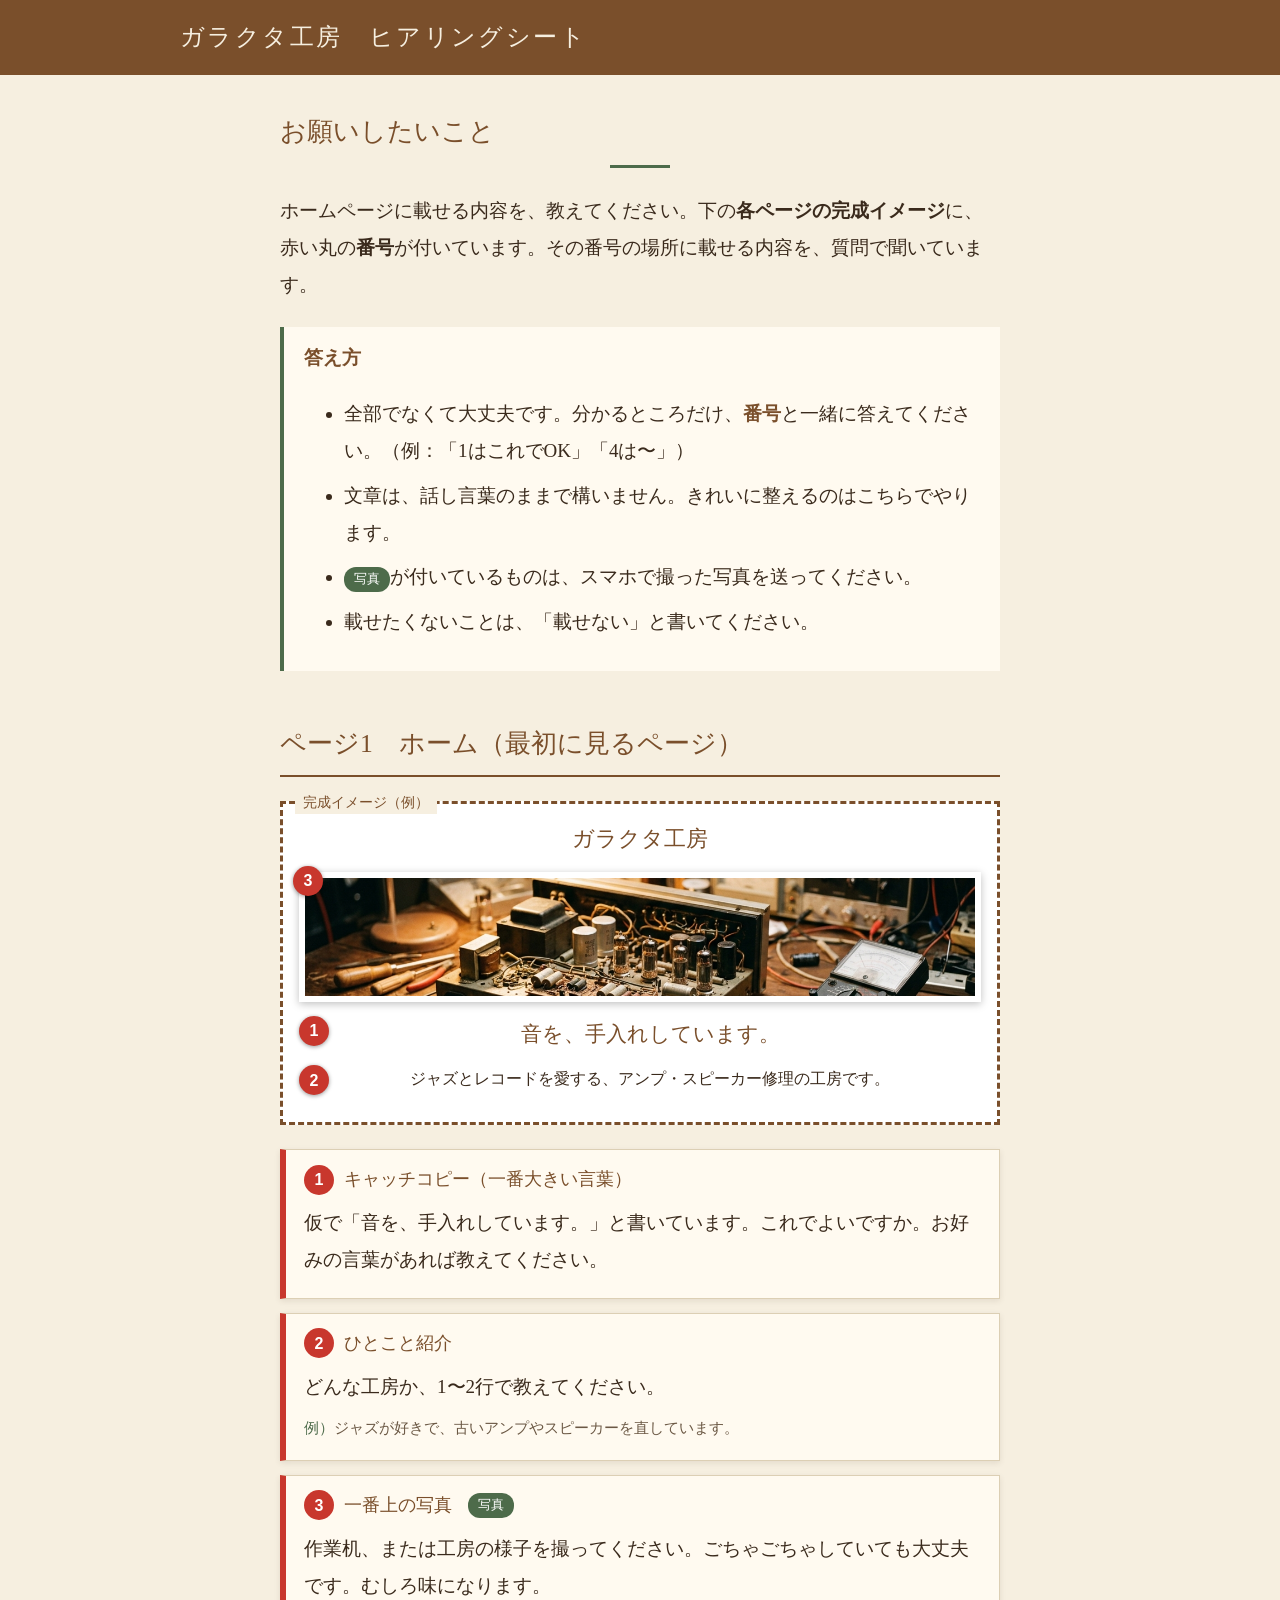
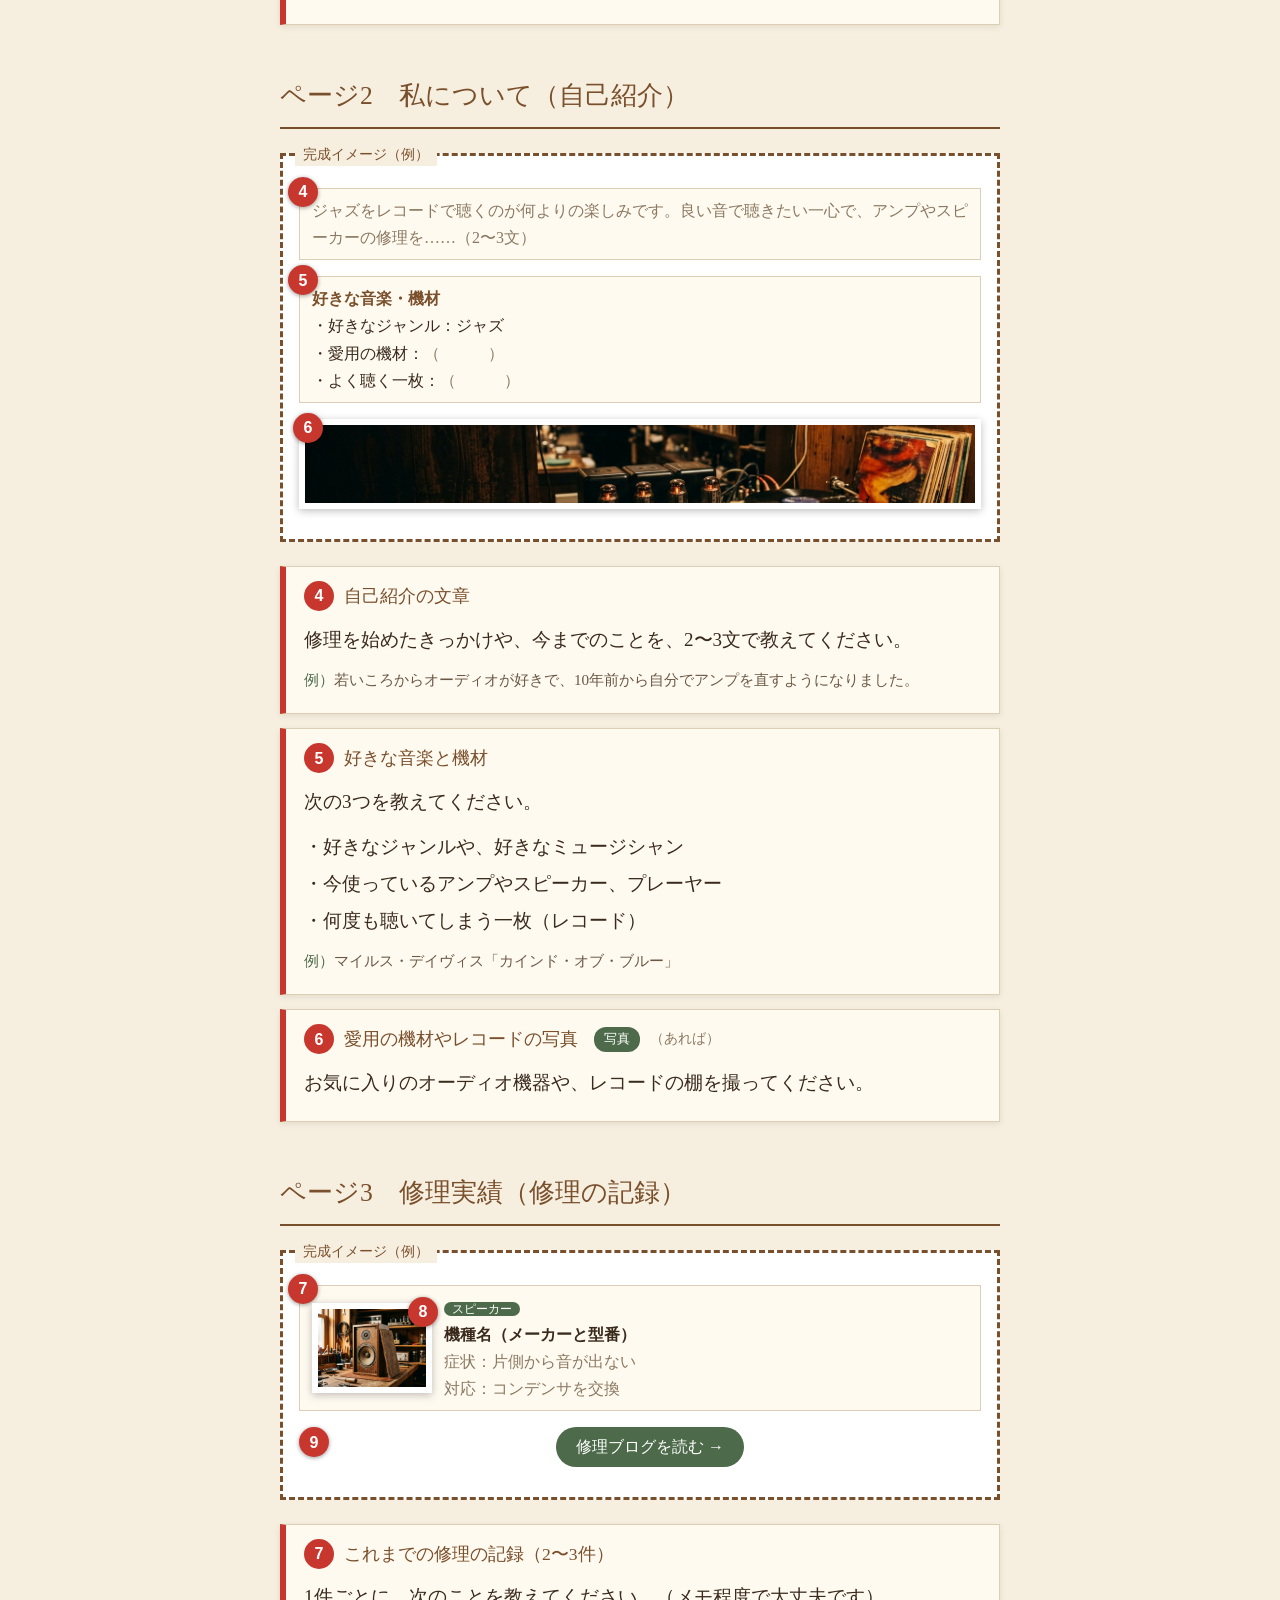
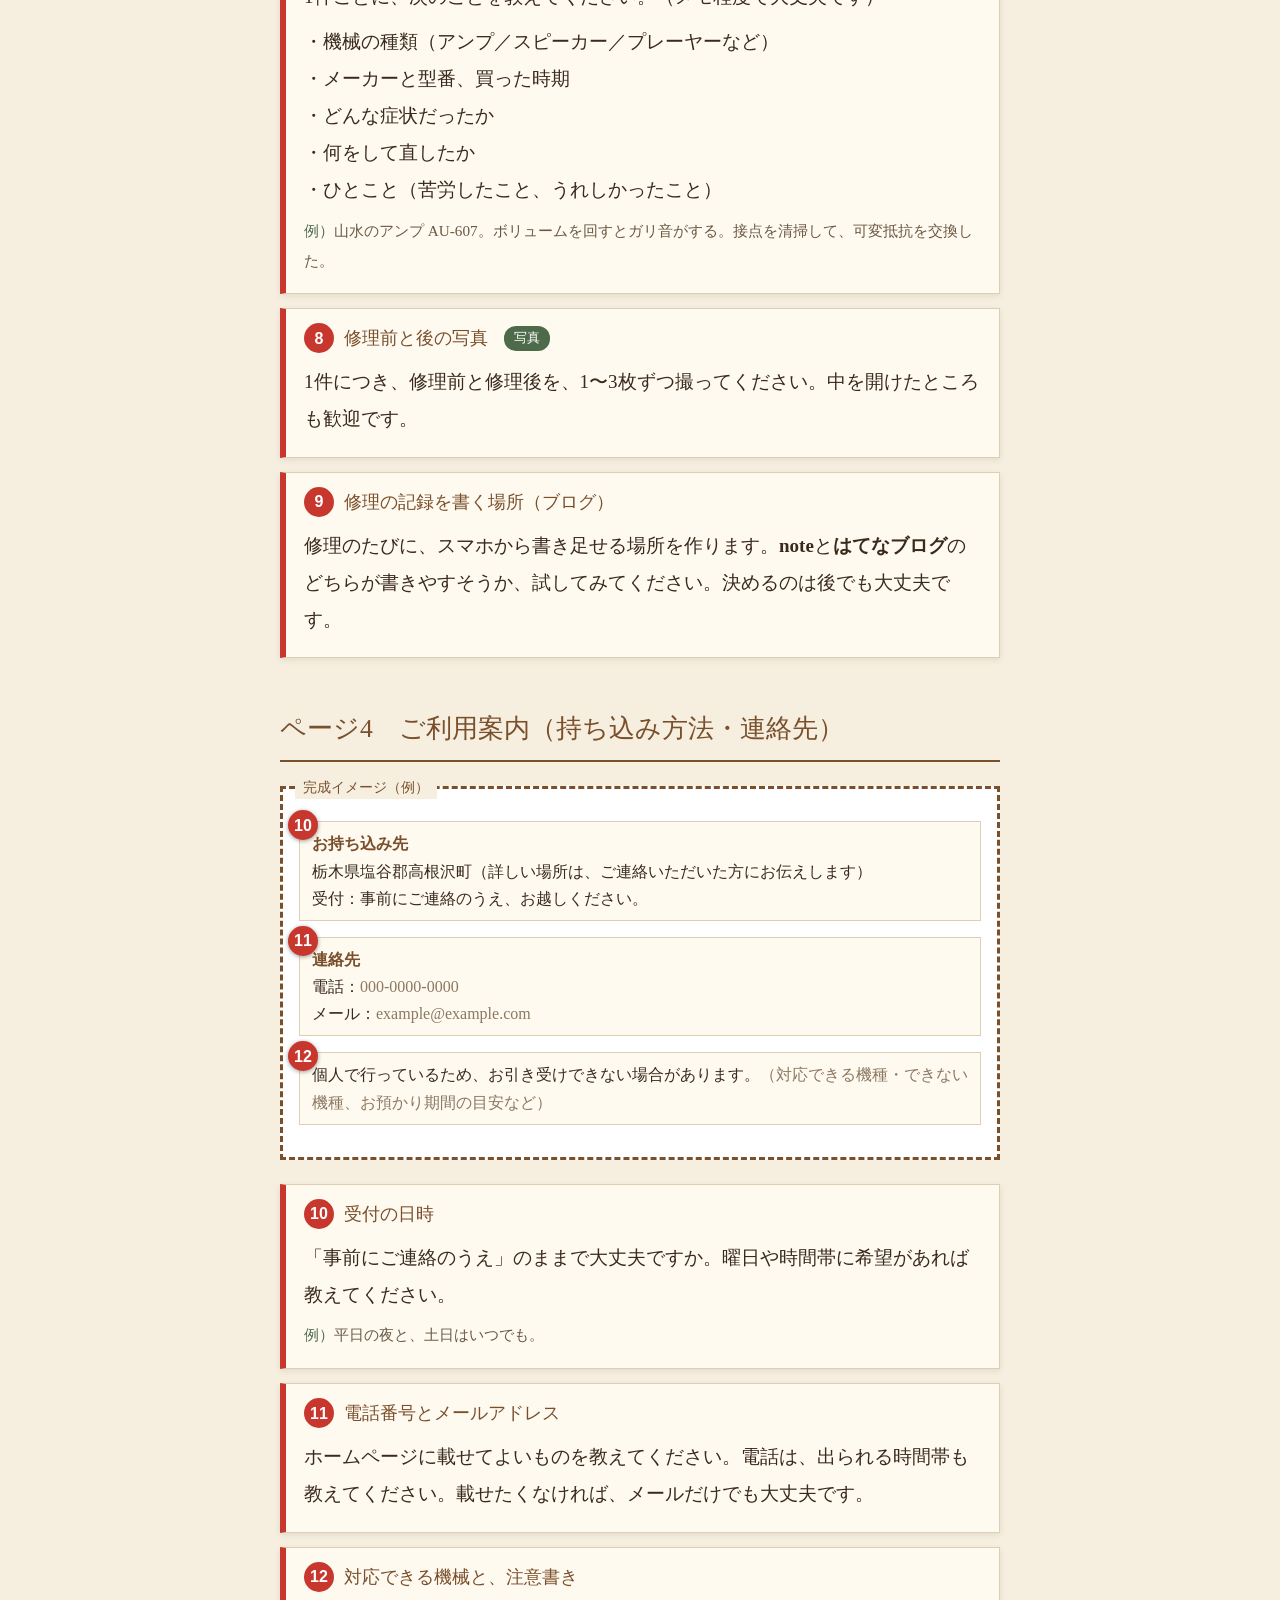
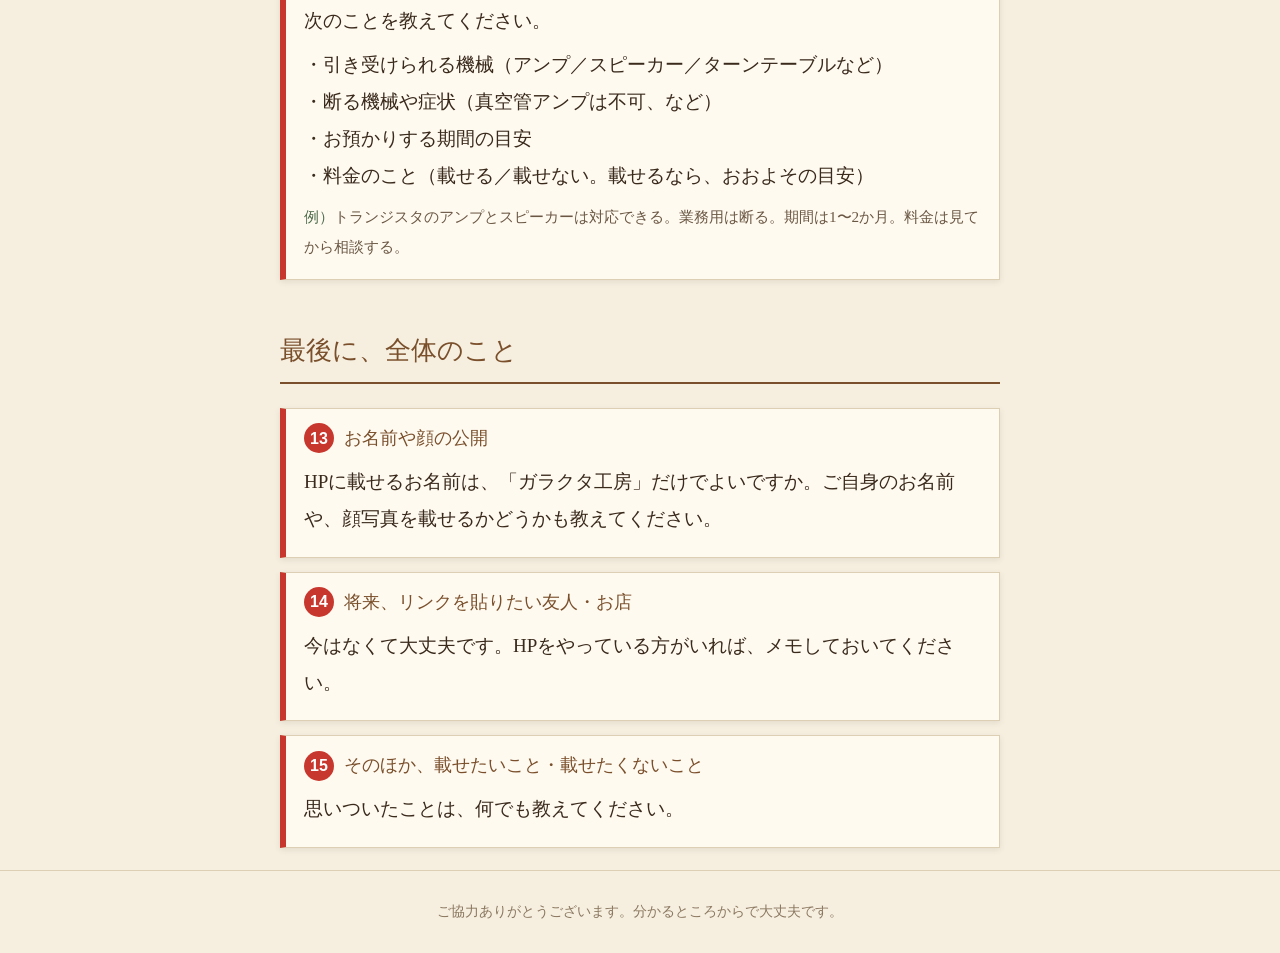
==== hearing/index.html @ b26f99fd "Add hearing sheet for father" ====
<!DOCTYPE html>
<html lang="ja">
<head>
<meta charset="utf-8">
<meta name="viewport" content="width=device-width, initial-scale=1">
<meta name="robots" content="noindex, nofollow">
<title>ホームページのために教えてください | ガラクタ工房</title>
<link rel="stylesheet" href="../css/style.css">
<style>
.intro { max-width: 760px; margin: 0 auto; padding: 32px 20px 0; }
.intro .note b { color: var(--wood); }
.sec { max-width: 760px; margin: 0 auto; padding: 24px 20px 8px; }
.sec h2 { text-align: left; border-bottom: 2px solid var(--wood); padding-bottom: 6px; }
.sec h2::after { display: none; }
.mock { border: 3px dashed var(--wood); background: #fff; padding: 16px; margin: 20px 0 24px; position: relative; font-size: 16px; line-height: 1.7; }
.mock::before { content: "完成イメージ（例）"; position: absolute; top: -13px; left: 12px; background: var(--cream); color: var(--wood); padding: 0 8px; font-size: .85rem; }
.mock .m-title { color: var(--wood); font-size: 1.4rem; text-align: center; }
.mock .m-img { background: #e8dcc5 center/cover; border: 6px solid #fff; box-shadow: 0 2px 8px rgba(0,0,0,.25); height: 130px; margin: 14px 0; position: relative; }
.mock .m-box { border: 1px solid var(--line); background: var(--paper); padding: 8px 12px; margin: 16px 0; position: relative; }
.mock .m-sample { color: #8b7860; }
.mock .m-line { position: relative; text-align: center; margin: 14px 0; padding-left: 20px; }
.badge { display: inline-flex; align-items: center; justify-content: center; width: 30px; height: 30px; border-radius: 50%; background: #c8372d; color: #fff; font-weight: bold; font-size: 1rem; font-family: sans-serif; flex: none; }
.mock .badge { position: absolute; top: -12px; left: -12px; box-shadow: 0 1px 4px rgba(0,0,0,.4); }
.mock .m-line .badge { top: 0; left: 0; }
.q { background: var(--paper); border: 1px solid var(--line); border-left: 6px solid #c8372d; padding: 12px 18px; margin: 14px 0; box-shadow: 0 2px 6px rgba(60,40,20,.1); }
.q .head { display: flex; gap: 10px; align-items: center; font-size: 1.1rem; color: var(--wood); }
.q p { margin: .4em 0; }
.q .ex { color: #6b5844; font-size: .95rem; }
.q .ex::before { content: "例）"; color: var(--green); }
.photo { display: inline-block; background: var(--green); color: #fff; font-size: .8rem; padding: 0 10px; border-radius: 12px; margin-left: 6px; }
.opt { color: #8b7860; font-size: .85rem; }
.how li { margin: .4em 0; }
.pill { background: var(--green); color: #fff; font-size: .75rem; padding: 0 8px; border-radius: 10px; }
</style>
</head>
<body>
<header class="site"><div class="header-inner">
  <span class="logo">ガラクタ工房　ヒアリングシート</span>
</div></header>

<div class="intro">
  <h2 style="text-align:left">お願いしたいこと</h2>
  <p>ホームページに載せる内容を、教えてください。下の<b>各ページの完成イメージ</b>に、赤い丸の<b>番号</b>が付いています。その番号の場所に載せる内容を、質問で聞いています。</p>
  <div class="note">
    <b>答え方</b>
    <ul class="how">
      <li>全部でなくて大丈夫です。分かるところだけ、<b>番号</b>と一緒に答えてください。（例：「1はこれでOK」「4は〜」）</li>
      <li>文章は、話し言葉のままで構いません。きれいに整えるのはこちらでやります。</li>
      <li><span class="photo" style="margin-left:0">写真</span>が付いているものは、スマホで撮った写真を送ってください。</li>
      <li>載せたくないことは、「載せない」と書いてください。</li>
    </ul>
  </div>
</div>

<!-- ホーム -->
<div class="sec">
  <h2>ページ1　ホーム（最初に見るページ）</h2>
  <div class="mock">
    <div class="m-title">ガラクタ工房</div>
    <div class="m-img" style="background-image:url(../images/about.jpg)"><span class="badge">3</span></div>
    <div class="m-line"><span class="badge">1</span><span style="color:var(--wood);font-size:1.3rem">音を、手入れしています。</span></div>
    <div class="m-line"><span class="badge">2</span>ジャズとレコードを愛する、アンプ・スピーカー修理の工房です。</div>
  </div>
  <div class="q"><div class="head"><span class="badge">1</span>キャッチコピー（一番大きい言葉）</div>
    <p>仮で「音を、手入れしています。」と書いています。これでよいですか。お好みの言葉があれば教えてください。</p></div>
  <div class="q"><div class="head"><span class="badge">2</span>ひとこと紹介</div>
    <p>どんな工房か、1〜2行で教えてください。</p>
    <p class="ex">ジャズが好きで、古いアンプやスピーカーを直しています。</p></div>
  <div class="q"><div class="head"><span class="badge">3</span>一番上の写真 <span class="photo">写真</span></div>
    <p>作業机、または工房の様子を撮ってください。ごちゃごちゃしていても大丈夫です。むしろ味になります。</p></div>
</div>

<!-- 私について -->
<div class="sec">
  <h2>ページ2　私について（自己紹介）</h2>
  <div class="mock">
    <div class="m-box"><span class="badge">4</span><span class="m-sample">ジャズをレコードで聴くのが何よりの楽しみです。良い音で聴きたい一心で、アンプやスピーカーの修理を……（2〜3文）</span></div>
    <div class="m-box"><span class="badge">5</span>
      <b style="color:var(--wood)">好きな音楽・機材</b><br>
      ・好きなジャンル：ジャズ<br>・愛用の機材：<span class="m-sample">（　　　）</span><br>・よく聴く一枚：<span class="m-sample">（　　　）</span></div>
    <div class="m-img" style="background-image:url(../images/hero.jpg);height:90px"><span class="badge">6</span></div>
  </div>
  <div class="q"><div class="head"><span class="badge">4</span>自己紹介の文章</div>
    <p>修理を始めたきっかけや、今までのことを、2〜3文で教えてください。</p>
    <p class="ex">若いころからオーディオが好きで、10年前から自分でアンプを直すようになりました。</p></div>
  <div class="q"><div class="head"><span class="badge">5</span>好きな音楽と機材</div>
    <p>次の3つを教えてください。</p>
    <p>・好きなジャンルや、好きなミュージシャン<br>・今使っているアンプやスピーカー、プレーヤー<br>・何度も聴いてしまう一枚（レコード）</p>
    <p class="ex">マイルス・デイヴィス「カインド・オブ・ブルー」</p></div>
  <div class="q"><div class="head"><span class="badge">6</span>愛用の機材やレコードの写真 <span class="photo">写真</span> <span class="opt">（あれば）</span></div>
    <p>お気に入りのオーディオ機器や、レコードの棚を撮ってください。</p></div>
</div>

<!-- 修理実績 -->
<div class="sec">
  <h2>ページ3　修理実績（修理の記録）</h2>
  <div class="mock">
    <div class="m-box" style="display:flex;gap:12px;align-items:center"><span class="badge">7</span>
      <div class="m-img" style="background-image:url(../images/repair1.jpg);width:120px;height:90px;margin:0;flex:none"><span class="badge" style="top:-12px;left:auto;right:-12px">8</span></div>
      <div><span class="pill">スピーカー</span><br>
      <b>機種名（メーカーと型番）</b><br><span class="m-sample">症状：片側から音が出ない<br>対応：コンデンサを交換</span></div></div>
    <div class="m-line"><span class="badge">9</span><span style="background:var(--green);color:#fff;padding:6px 20px;border-radius:20px;display:inline-block">修理ブログを読む →</span></div>
  </div>
  <div class="q"><div class="head"><span class="badge">7</span>これまでの修理の記録（2〜3件）</div>
    <p>1件ごとに、次のことを教えてください。（メモ程度で大丈夫です）</p>
    <p>・機械の種類（アンプ／スピーカー／プレーヤーなど）<br>・メーカーと型番、買った時期<br>・どんな症状だったか<br>・何をして直したか<br>・ひとこと（苦労したこと、うれしかったこと）</p>
    <p class="ex">山水のアンプ AU-607。ボリュームを回すとガリ音がする。接点を清掃して、可変抵抗を交換した。</p></div>
  <div class="q"><div class="head"><span class="badge">8</span>修理前と後の写真 <span class="photo">写真</span></div>
    <p>1件につき、修理前と修理後を、1〜3枚ずつ撮ってください。中を開けたところも歓迎です。</p></div>
  <div class="q"><div class="head"><span class="badge">9</span>修理の記録を書く場所（ブログ）</div>
    <p>修理のたびに、スマホから書き足せる場所を作ります。<b>note</b>と<b>はてなブログ</b>のどちらが書きやすそうか、試してみてください。決めるのは後でも大丈夫です。</p></div>
</div>

<!-- ご利用案内 -->
<div class="sec">
  <h2>ページ4　ご利用案内（持ち込み方法・連絡先）</h2>
  <div class="mock">
    <div class="m-box"><span class="badge">10</span><b style="color:var(--wood)">お持ち込み先</b><br>栃木県塩谷郡高根沢町（詳しい場所は、ご連絡いただいた方にお伝えします）<br>受付：事前にご連絡のうえ、お越しください。</div>
    <div class="m-box"><span class="badge">11</span><b style="color:var(--wood)">連絡先</b><br>電話：<span class="m-sample">000-0000-0000</span><br>メール：<span class="m-sample">example@example.com</span></div>
    <div class="m-box"><span class="badge">12</span>個人で行っているため、お引き受けできない場合があります。<span class="m-sample">（対応できる機種・できない機種、お預かり期間の目安など）</span></div>
  </div>
  <div class="q"><div class="head"><span class="badge">10</span>受付の日時</div>
    <p>「事前にご連絡のうえ」のままで大丈夫ですか。曜日や時間帯に希望があれば教えてください。</p>
    <p class="ex">平日の夜と、土日はいつでも。</p></div>
  <div class="q"><div class="head"><span class="badge">11</span>電話番号とメールアドレス</div>
    <p>ホームページに載せてよいものを教えてください。電話は、出られる時間帯も教えてください。載せたくなければ、メールだけでも大丈夫です。</p></div>
  <div class="q"><div class="head"><span class="badge">12</span>対応できる機械と、注意書き</div>
    <p>次のことを教えてください。</p>
    <p>・引き受けられる機械（アンプ／スピーカー／ターンテーブルなど）<br>・断る機械や症状（真空管アンプは不可、など）<br>・お預かりする期間の目安<br>・料金のこと（載せる／載せない。載せるなら、おおよその目安）</p>
    <p class="ex">トランジスタのアンプとスピーカーは対応できる。業務用は断る。期間は1〜2か月。料金は見てから相談する。</p></div>
</div>

<!-- 全体 -->
<div class="sec">
  <h2>最後に、全体のこと</h2>
  <div class="q"><div class="head"><span class="badge">13</span>お名前や顔の公開</div>
    <p>HPに載せるお名前は、「ガラクタ工房」だけでよいですか。ご自身のお名前や、顔写真を載せるかどうかも教えてください。</p></div>
  <div class="q"><div class="head"><span class="badge">14</span>将来、リンクを貼りたい友人・お店</div>
    <p>今はなくて大丈夫です。HPをやっている方がいれば、メモしておいてください。</p></div>
  <div class="q"><div class="head"><span class="badge">15</span>そのほか、載せたいこと・載せたくないこと</div>
    <p>思いついたことは、何でも教えてください。</p></div>
</div>

<footer>ご協力ありがとうございます。分かるところからで大丈夫です。</footer>
</body>
</html>
---- css/style.css ----
:root {
  --cream: #f6efe0;
  --wood: #7a4f2b;
  --ink: #3a2a1c;
  --green: #4d6b4a;
  --line: #dccfb4;
  --paper: #fffaf0;
}
* { box-sizing: border-box; }
body {
  margin: 0;
  background: var(--cream);
  color: var(--ink);
  font-family: "Hiragino Mincho ProN", "Yu Mincho", "游明朝", serif;
  font-size: 19px;
  line-height: 1.95;
}
img { max-width: 100%; display: block; }
a { color: var(--green); }

header.site { background: var(--wood); color: var(--cream); }
.header-inner {
  max-width: 960px; margin: 0 auto; padding: 14px 20px;
  display: flex; flex-wrap: wrap; justify-content: space-between; align-items: center; gap: 8px;
}
.logo { font-size: 1.5rem; letter-spacing: .1em; color: var(--cream); text-decoration: none; }
nav a { color: var(--cream); text-decoration: none; margin-left: 20px; font-size: 1rem; }
nav a:hover, nav a.current { text-decoration: underline; text-underline-offset: 6px; }

.hero { max-width: 960px; margin: 32px auto 0; padding: 0 20px; }
.hero .frame { border: 10px solid #fff; box-shadow: 0 6px 18px rgba(60,40,20,.25); transform: rotate(-.8deg); }
.hero img { aspect-ratio: 16/8; object-fit: cover; width: 100%; }
.lead { max-width: 960px; margin: 28px auto 0; padding: 0 20px; text-align: center; }
.lead h1 { font-size: 2rem; margin: 0 0 .3em; color: var(--wood); font-weight: normal; text-wrap: balance; }
.lead p { text-wrap: balance; }

.btn {
  display: inline-block; margin-top: 10px; background: var(--green); color: #fff;
  padding: 14px 34px; border-radius: 40px; text-decoration: none;
}
.btn:hover { background: var(--wood); }

main section, .page { max-width: 960px; margin: 0 auto; padding: 48px 20px; }
h2 { color: var(--wood); font-weight: normal; font-size: 1.6rem; text-align: center; margin: 0 0 24px; }
h2::after { content: ""; display: block; width: 60px; height: 3px; background: var(--green); margin: 8px auto 0; }

.cards { display: grid; grid-template-columns: repeat(auto-fit, minmax(260px, 1fr)); gap: 28px; }
.card { background: var(--paper); border: 1px solid var(--line); padding: 12px 12px 4px; box-shadow: 0 3px 8px rgba(60,40,20,.15); }
.card:nth-child(odd) { transform: rotate(-.6deg); }
.card:nth-child(even) { transform: rotate(.6deg); }
.card img { aspect-ratio: 4/3; object-fit: cover; width: 100%; }
.card h3 { margin: .6em 0 0; font-size: 1.1rem; }
.card p { margin: .2em 0 .6em; font-size: .95rem; color: #6b5844; }
.tag { background: var(--green); color: #fff; font-size: .8rem; padding: 1px 10px; border-radius: 12px; }
.muted { color: #8b7860; font-size: .9rem; }

.about-grid { display: grid; grid-template-columns: 1fr 1fr; gap: 32px; align-items: center; }
.about-grid .frame { border: 10px solid #fff; box-shadow: 0 6px 18px rgba(60,40,20,.25); transform: rotate(.8deg); }
@media (max-width: 700px) {
  body { font-size: 18px; }
  .about-grid { grid-template-columns: 1fr; }
  .header-inner { flex-direction: column; align-items: stretch; gap: 6px; padding: 12px 12px 10px; }
  .logo { text-align: center; font-size: 1.4rem; }
  nav { display: flex; justify-content: space-between; border-top: 1px solid rgba(246,239,224,.3); padding-top: 6px; }
  nav a { margin: 0; flex: 1; text-align: center; font-size: .95rem; white-space: nowrap; padding: 4px 0; }
  .hero { margin-top: 20px; }
  .lead h1 { font-size: 1.5rem; }
}
@media (max-width: 360px) {
  nav a { font-size: .85rem; }
}

.note { background: var(--paper); border-left: 4px solid var(--green); padding: 12px 20px; margin: 24px 0; }
dl.contact { text-align: center; }
dl.contact dt { color: var(--wood); margin-top: 1em; }
dl.contact dd { margin: 0; font-size: 1.4rem; }
.center { text-align: center; }

footer { text-align: center; padding: 28px; color: #8b7860; border-top: 1px solid var(--line); font-size: .85rem; }

/* ご利用案内 */
.steps { list-style: none; counter-reset: step; padding: 0; max-width: 640px; margin: 0 auto; }
.steps li { counter-increment: step; position: relative; padding: 0 0 20px 56px; }
.steps li::before {
  content: counter(step); position: absolute; left: 0; top: 2px;
  width: 38px; height: 38px; border-radius: 50%; background: var(--green); color: #fff;
  text-align: center; line-height: 38px; font-size: 1.1rem;
}
.steps li:not(:last-child)::after {
  content: ""; position: absolute; left: 18px; top: 44px; bottom: 6px; width: 2px; background: var(--line);
}
.steps b, .info b { display: block; color: var(--wood); font-weight: normal; font-size: 1.1rem; }
.info { max-width: 640px; margin: 0 auto; background: var(--paper); border: 1px solid var(--line); padding: 8px 24px; box-shadow: 0 3px 8px rgba(60,40,20,.12); }

/* お仲間リンク（使うときはHTMLのコメントを外す） */
.friends { display: grid; grid-template-columns: repeat(auto-fit, minmax(240px, 1fr)); gap: 20px; }
.friend { display: block; background: var(--paper); border: 1px solid var(--line); padding: 16px 20px; text-decoration: none; color: var(--ink); box-shadow: 0 3px 8px rgba(60,40,20,.12); }
.friend:hover { border-color: var(--green); }
.friend b { display: block; color: var(--wood); font-weight: normal; font-size: 1.1rem; }
.friend span { font-size: .9rem; color: #6b5844; }
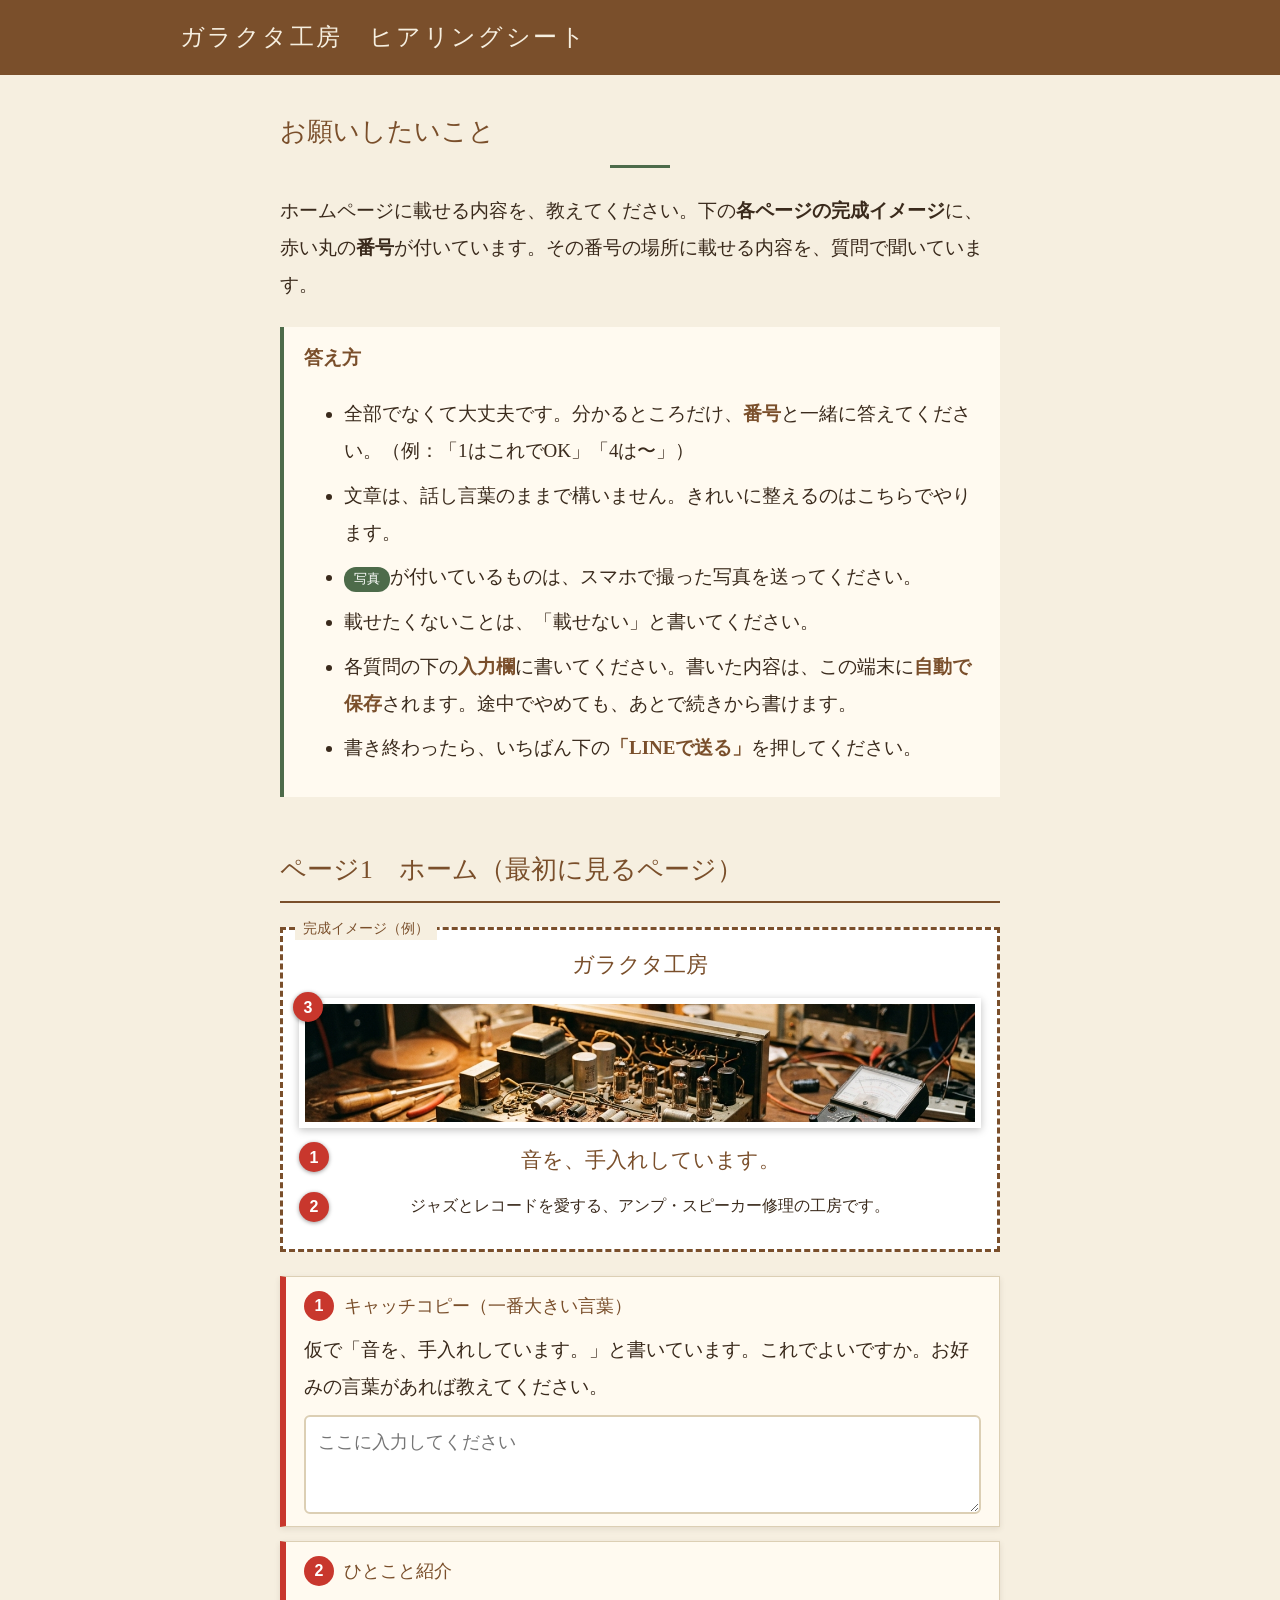
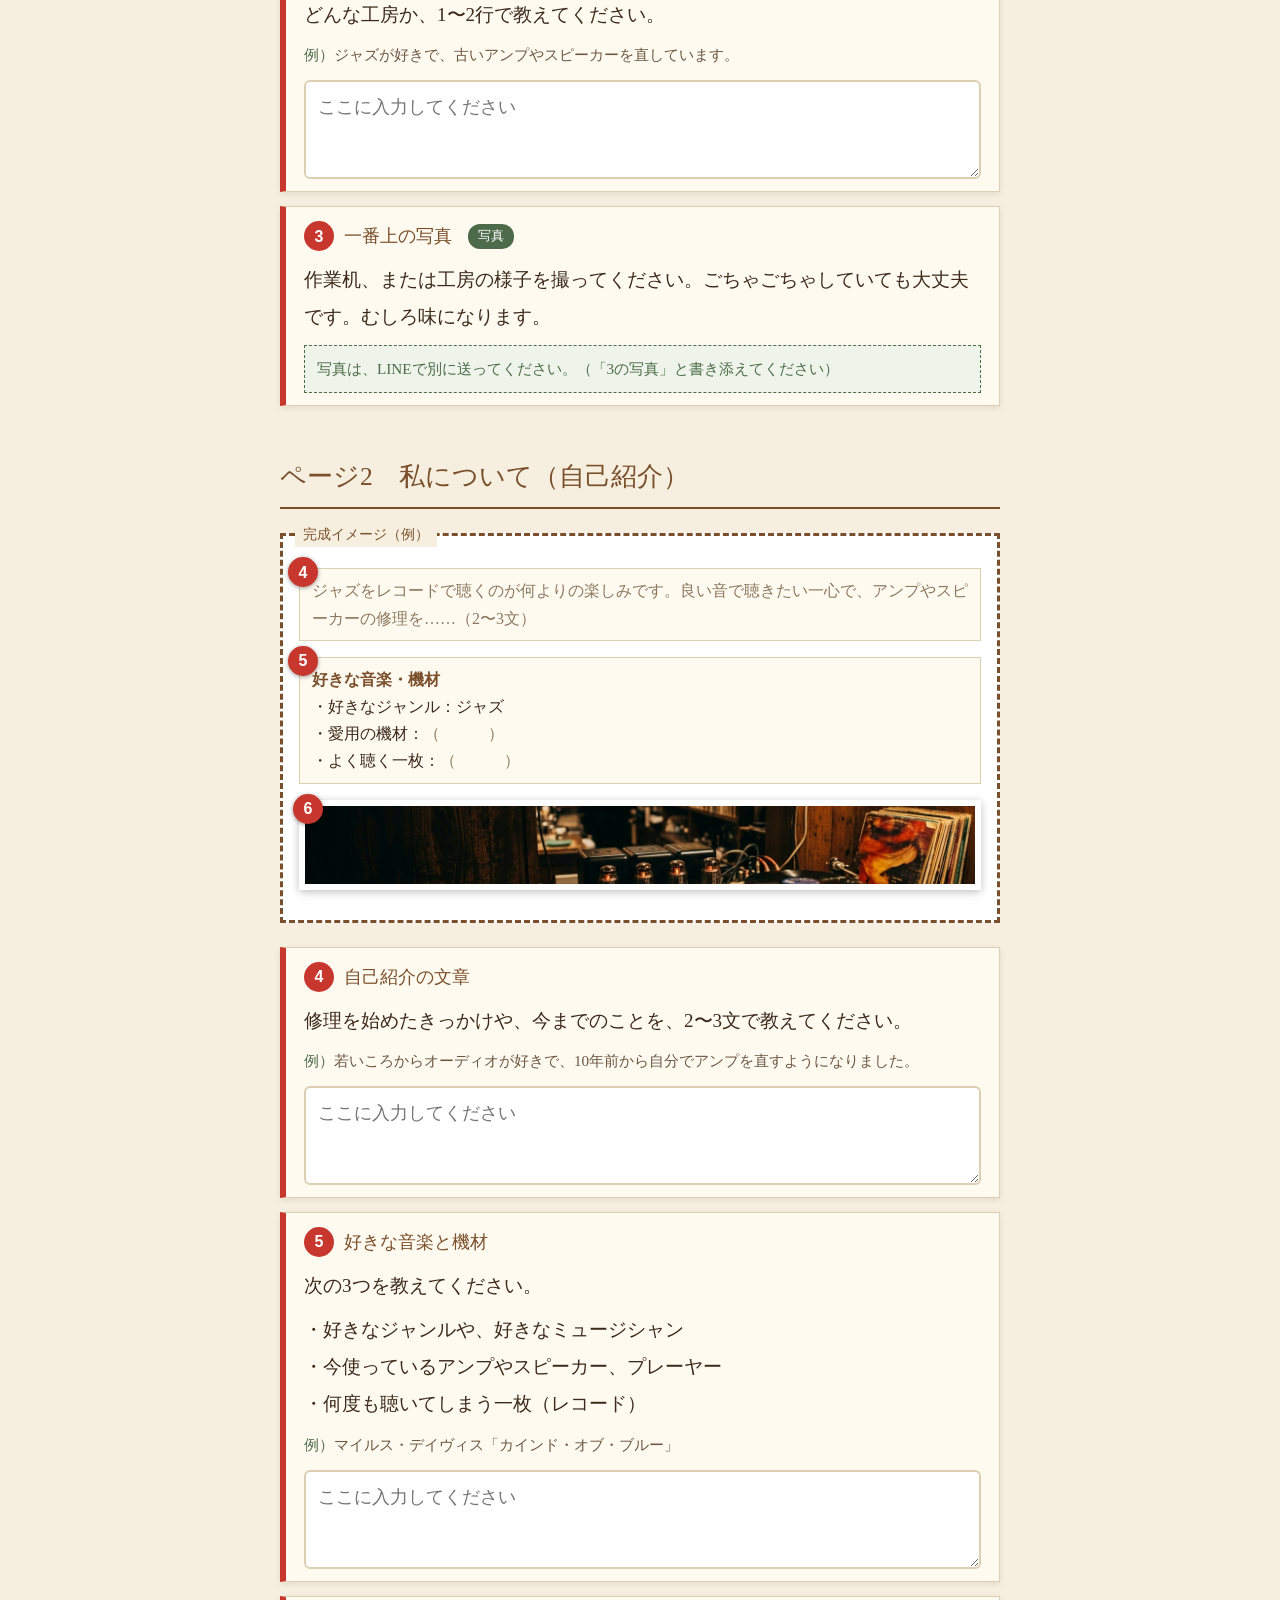
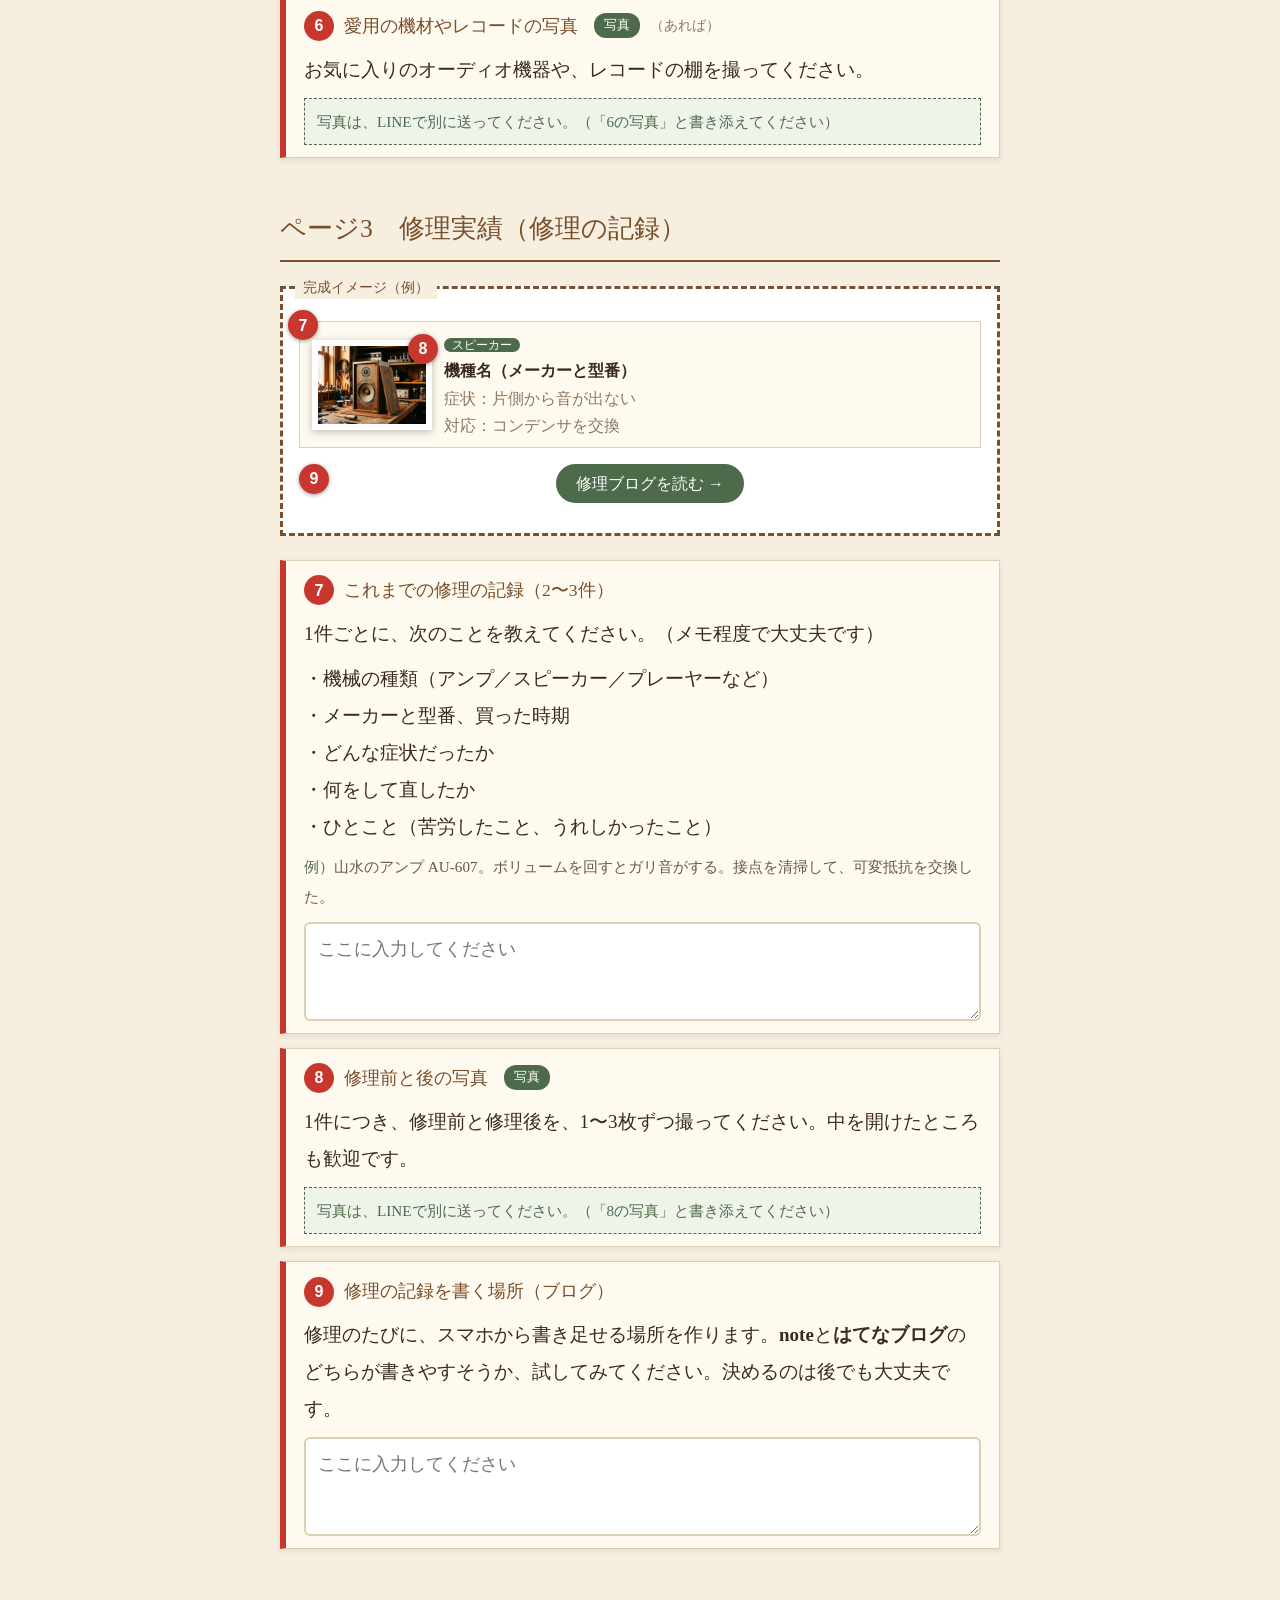
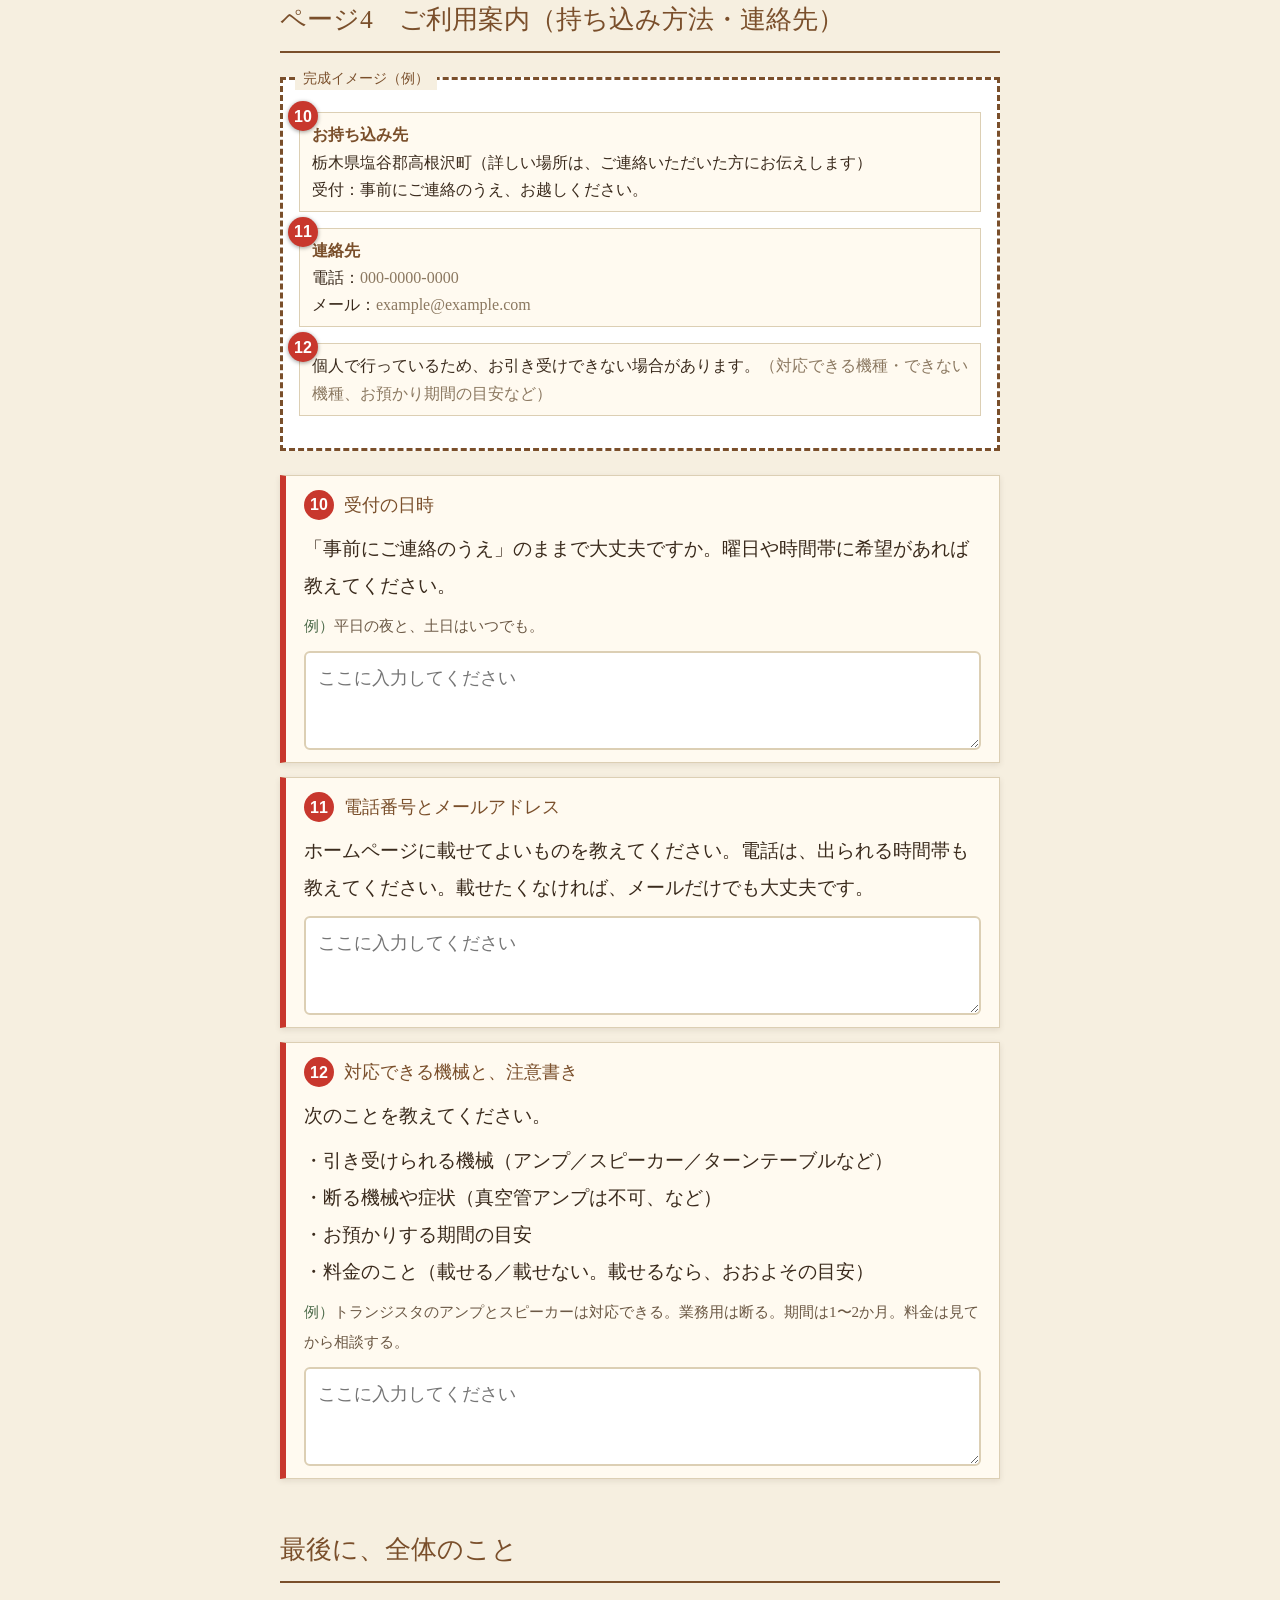
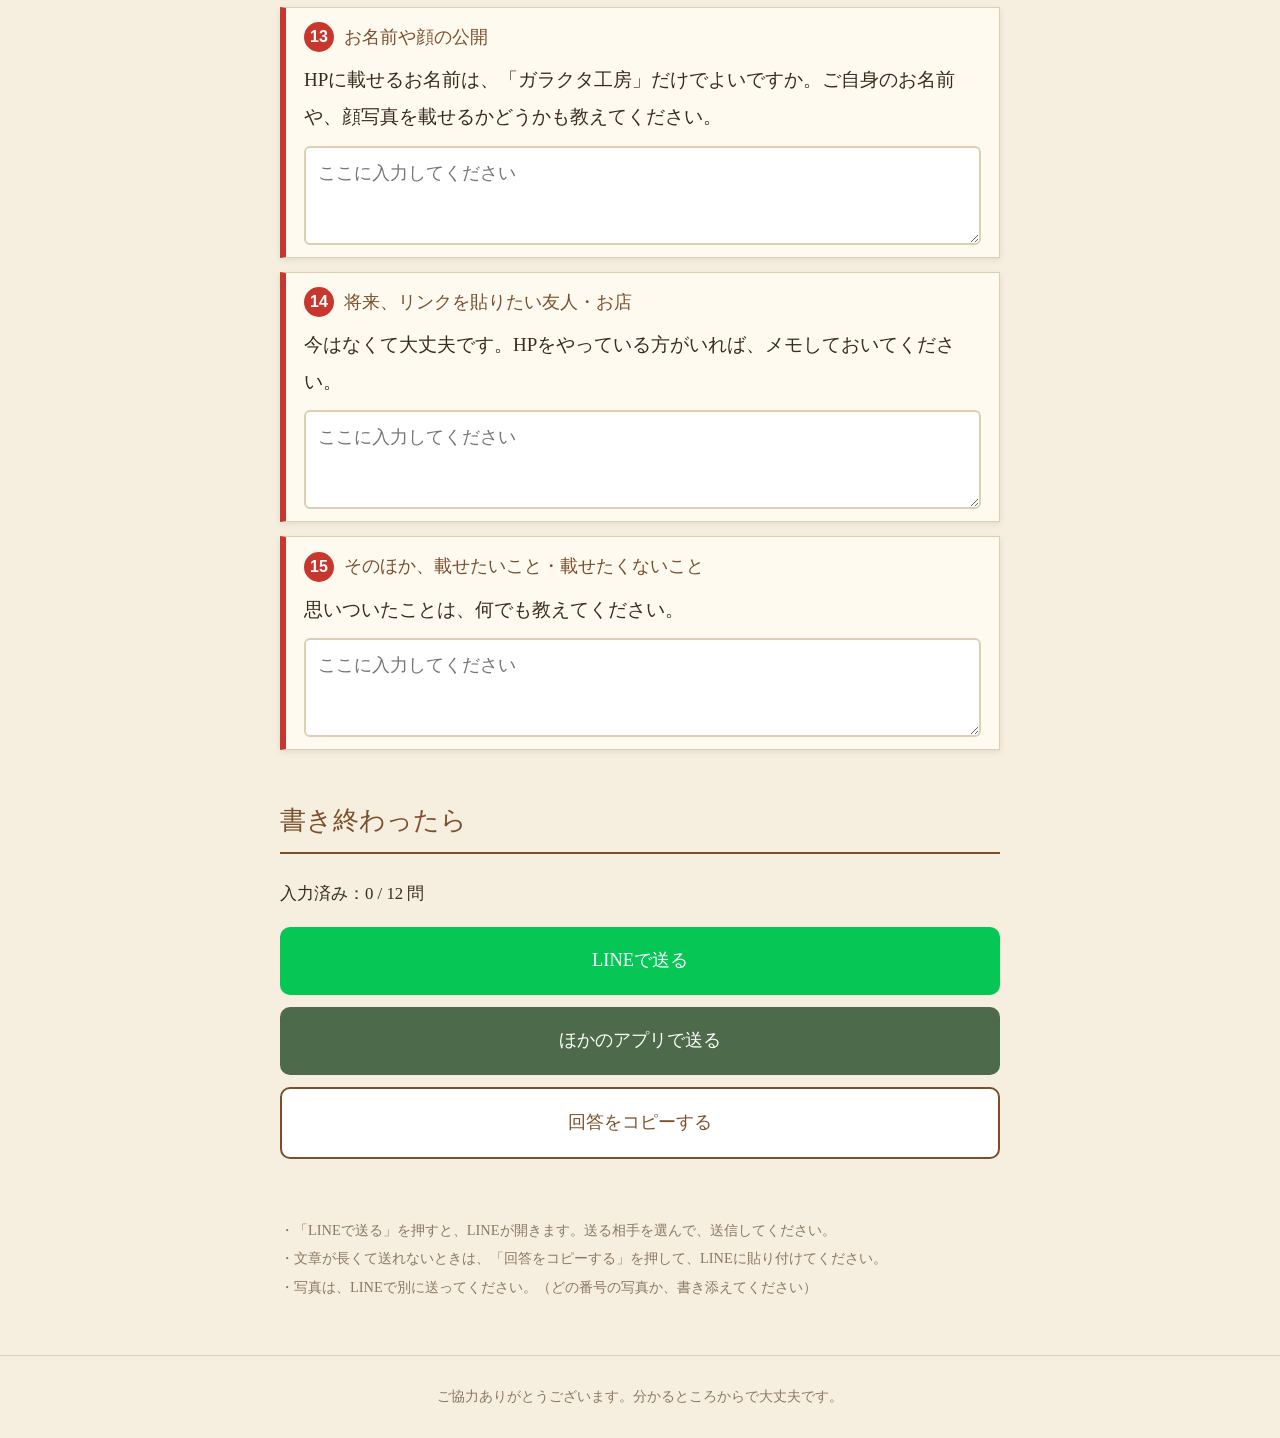
==== commit be77d243: "Hearing sheet: add input fields and LINE send" ====
--- a/hearing/index.html
+++ b/hearing/index.html
@@ -31,6 +31,19 @@
 .opt { color: #8b7860; font-size: .85rem; }
 .how li { margin: .4em 0; }
 .pill { background: var(--green); color: #fff; font-size: .75rem; padding: 0 8px; border-radius: 10px; }
+.q textarea { display: block; width: 100%; min-height: 5.5em; margin-top: 10px; padding: 10px 12px; font: inherit; font-size: 18px; line-height: 1.7; color: var(--ink); background: #fff; border: 2px solid var(--line); border-radius: 6px; resize: vertical; }
+.q textarea:focus { outline: none; border-color: var(--green); }
+.q textarea.filled { border-color: var(--green); background: #f6fbf3; }
+.q .photo-note { margin-top: 10px; background: #eef4ea; border: 1px dashed var(--green); padding: 8px 12px; font-size: .95rem; color: var(--green); }
+.send { max-width: 760px; margin: 0 auto; padding: 24px 20px 40px; }
+.send h2 { text-align: left; border-bottom: 2px solid var(--wood); padding-bottom: 6px; }
+.send h2::after { display: none; }
+.send .count { font-size: 1.05rem; margin: 8px 0 16px; }
+.sbtn { display: block; width: 100%; padding: 16px; margin: 12px 0; font: inherit; font-size: 1.15rem; border: 0; border-radius: 10px; cursor: pointer; background: var(--green); color: #fff; text-align: center; text-decoration: none; }
+.sbtn.sub { background: #fff; color: var(--wood); border: 2px solid var(--wood); }
+.sbtn.line { background: #06c755; }
+.send .msg { min-height: 1.6em; color: var(--green); font-size: 1rem; }
+.send .small { font-size: .9rem; color: #8b7860; }
 </style>
 </head>
 <body>
@@ -48,6 +61,8 @@
       <li>文章は、話し言葉のままで構いません。きれいに整えるのはこちらでやります。</li>
       <li><span class="photo" style="margin-left:0">写真</span>が付いているものは、スマホで撮った写真を送ってください。</li>
       <li>載せたくないことは、「載せない」と書いてください。</li>
+      <li>各質問の下の<b>入力欄</b>に書いてください。書いた内容は、この端末に<b>自動で保存</b>されます。途中でやめても、あとで続きから書けます。</li>
+      <li>書き終わったら、いちばん下の<b>「LINEで送る」</b>を押してください。</li>
     </ul>
   </div>
 </div>
@@ -141,6 +156,104 @@
     <p>思いついたことは、何でも教えてください。</p></div>
 </div>
 
+<div class="send" id="send">
+  <h2>書き終わったら</h2>
+  <p class="count" id="count"></p>
+  <a class="sbtn line" id="btn-line" href="#">LINEで送る</a>
+  <button class="sbtn" id="btn-share" type="button" hidden>ほかのアプリで送る</button>
+  <button class="sbtn sub" id="btn-copy" type="button">回答をコピーする</button>
+  <p class="msg" id="msg" role="status"></p>
+  <p class="small">・「LINEで送る」を押すと、LINEが開きます。送る相手を選んで、送信してください。<br>
+  ・文章が長くて送れないときは、「回答をコピーする」を押して、LINEに貼り付けてください。<br>
+  ・写真は、LINEで別に送ってください。（どの番号の写真か、書き添えてください）</p>
+</div>
+
 <footer>ご協力ありがとうございます。分かるところからで大丈夫です。</footer>
+
+<script>
+(function () {
+  var KEY = "garakuta-hearing-v1";
+  var PHOTO_ONLY = { "3": 1, "6": 1, "8": 1 };
+  var saved = {};
+  try { saved = JSON.parse(localStorage.getItem(KEY) || "{}"); } catch (e) {}
+  var items = [];
+
+  document.querySelectorAll(".q").forEach(function (q) {
+    var badge = q.querySelector(".head .badge");
+    if (!badge) return;
+    var no = badge.textContent.trim();
+    var head = q.querySelector(".head").cloneNode(true);
+    head.querySelectorAll(".badge,.photo,.opt").forEach(function (n) { n.remove(); });
+    var title = head.textContent.trim();
+
+    if (PHOTO_ONLY[no]) {
+      var note = document.createElement("div");
+      note.className = "photo-note";
+      note.textContent = "写真は、LINEで別に送ってください。（「" + no + "の写真」と書き添えてください）";
+      q.appendChild(note);
+      return;
+    }
+    var ta = document.createElement("textarea");
+    ta.placeholder = "ここに入力してください";
+    ta.setAttribute("aria-label", "質問" + no + "の回答");
+    ta.value = saved[no] || "";
+    ta.addEventListener("input", function () {
+      saved[no] = ta.value;
+      try { localStorage.setItem(KEY, JSON.stringify(saved)); } catch (e) {}
+      refresh();
+    });
+    q.appendChild(ta);
+    items.push({ no: no, title: title, ta: ta });
+  });
+
+  function buildText() {
+    var out = ["【ガラクタ工房　HPの質問への回答】", ""];
+    var blank = [];
+    items.forEach(function (it) {
+      var v = it.ta.value.trim();
+      if (v) { out.push("■" + it.no + " " + it.title); out.push(v); out.push(""); }
+      else blank.push(it.no);
+    });
+    if (blank.length) out.push("（未回答：" + blank.join("、") + "）");
+    return out.join("\n").trim();
+  }
+
+  function refresh() {
+    var n = 0;
+    items.forEach(function (it) {
+      var ok = it.ta.value.trim() !== "";
+      it.ta.classList.toggle("filled", ok);
+      if (ok) n++;
+    });
+    document.getElementById("count").textContent = "入力済み：" + n + " / " + items.length + " 問";
+    document.getElementById("btn-line").href = "https://line.me/R/msg/text/?" + encodeURIComponent(buildText());
+  }
+  refresh();
+
+  function say(t) { document.getElementById("msg").textContent = t; }
+
+  document.getElementById("btn-copy").addEventListener("click", function () {
+    var text = buildText();
+    function fallback() {
+      var t = document.createElement("textarea");
+      t.value = text; document.body.appendChild(t); t.select();
+      try { document.execCommand("copy"); say("コピーしました。LINEに貼り付けてください。"); }
+      catch (e) { say("コピーできませんでした。"); }
+      t.remove();
+    }
+    if (navigator.clipboard && navigator.clipboard.writeText) {
+      navigator.clipboard.writeText(text).then(function () { say("コピーしました。LINEに貼り付けてください。"); }, fallback);
+    } else { fallback(); }
+  });
+
+  var share = document.getElementById("btn-share");
+  if (navigator.share) {
+    share.hidden = false;
+    share.addEventListener("click", function () {
+      navigator.share({ title: "ガラクタ工房 回答", text: buildText() }).catch(function () {});
+    });
+  }
+})();
+</script>
 </body>
 </html>
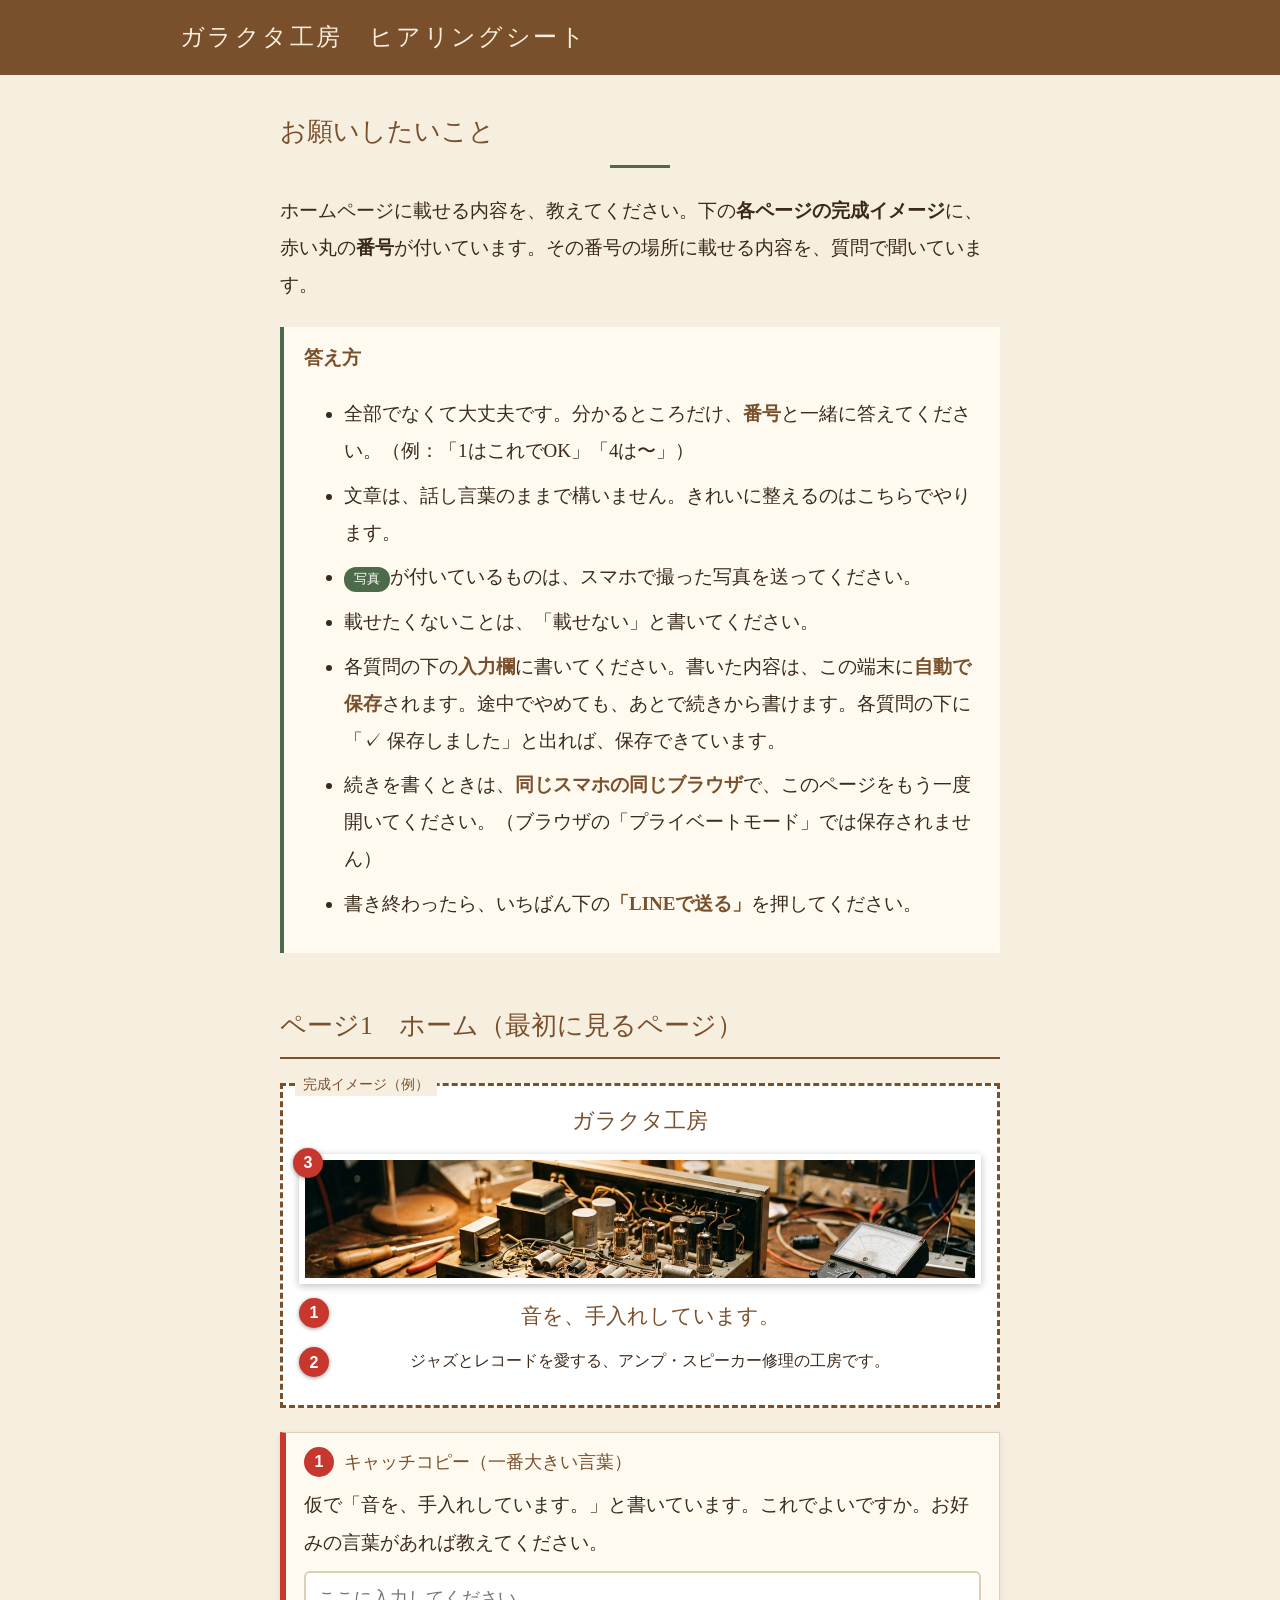
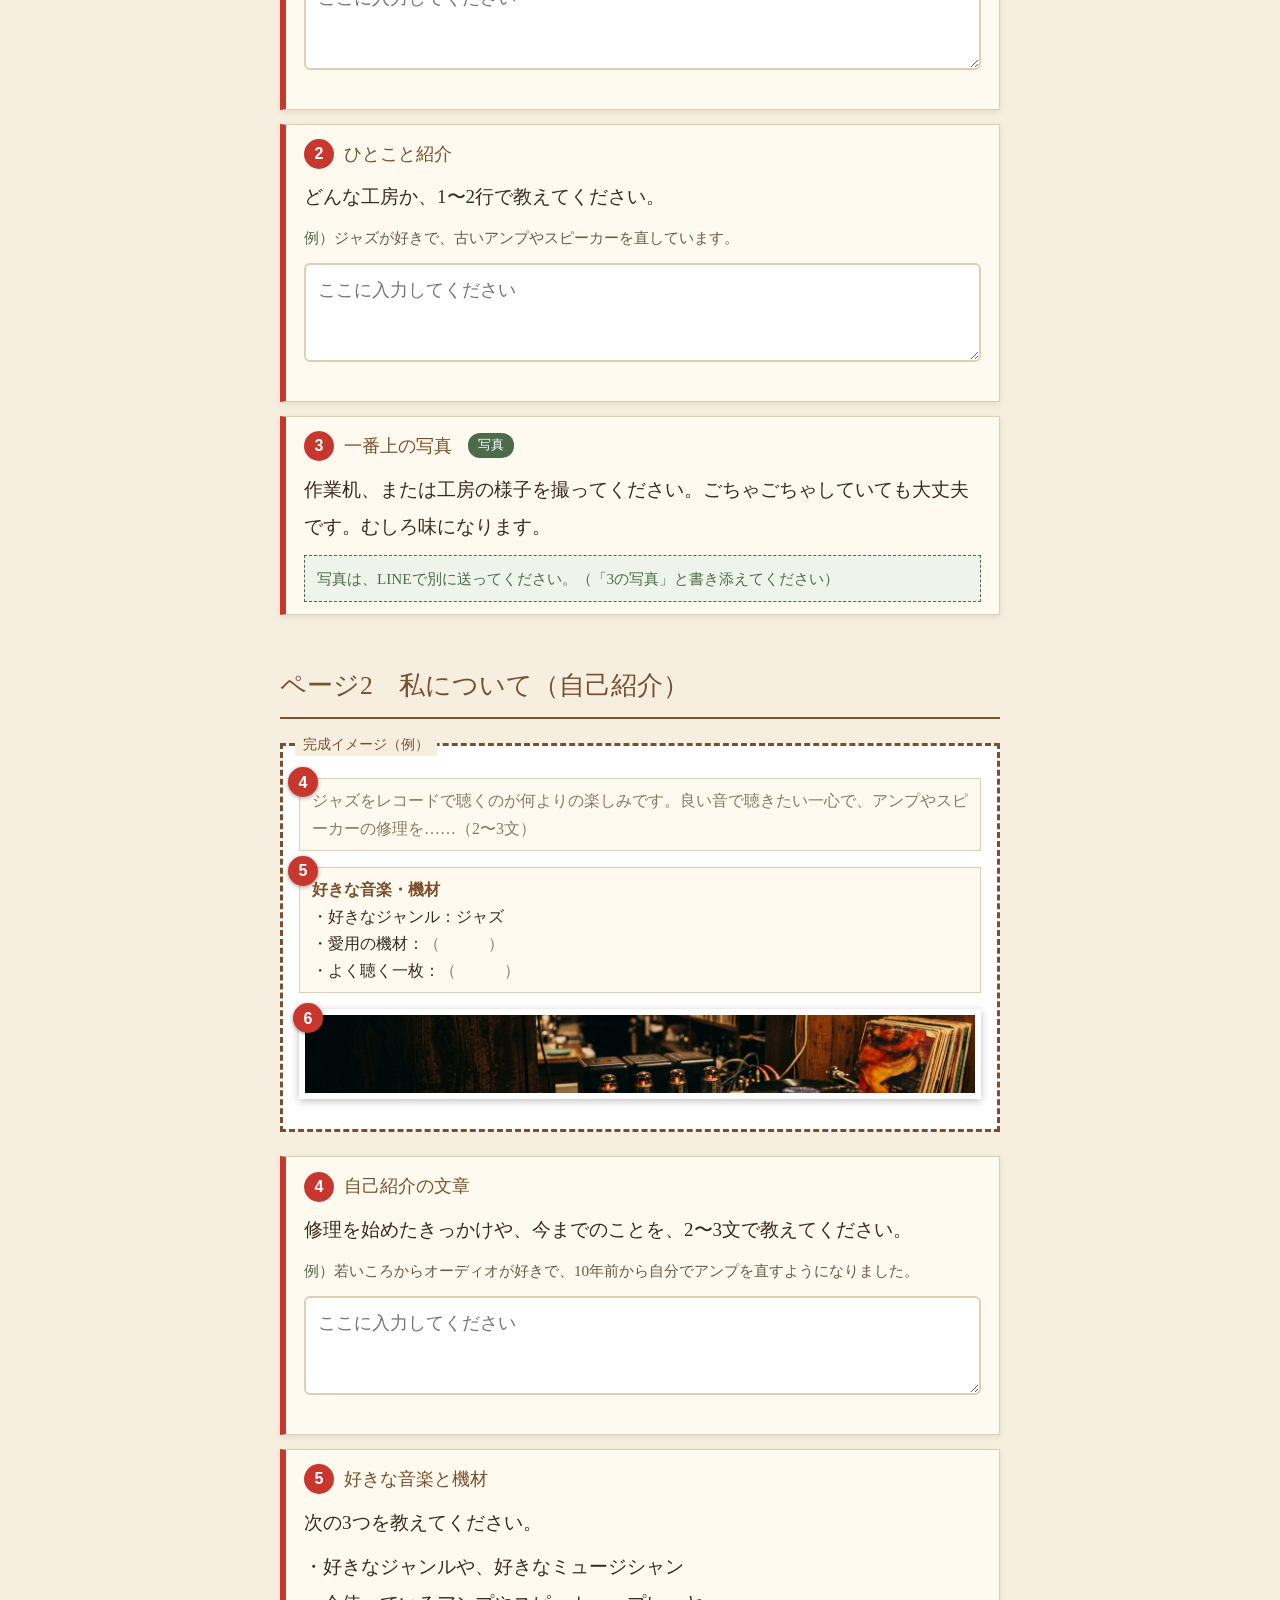
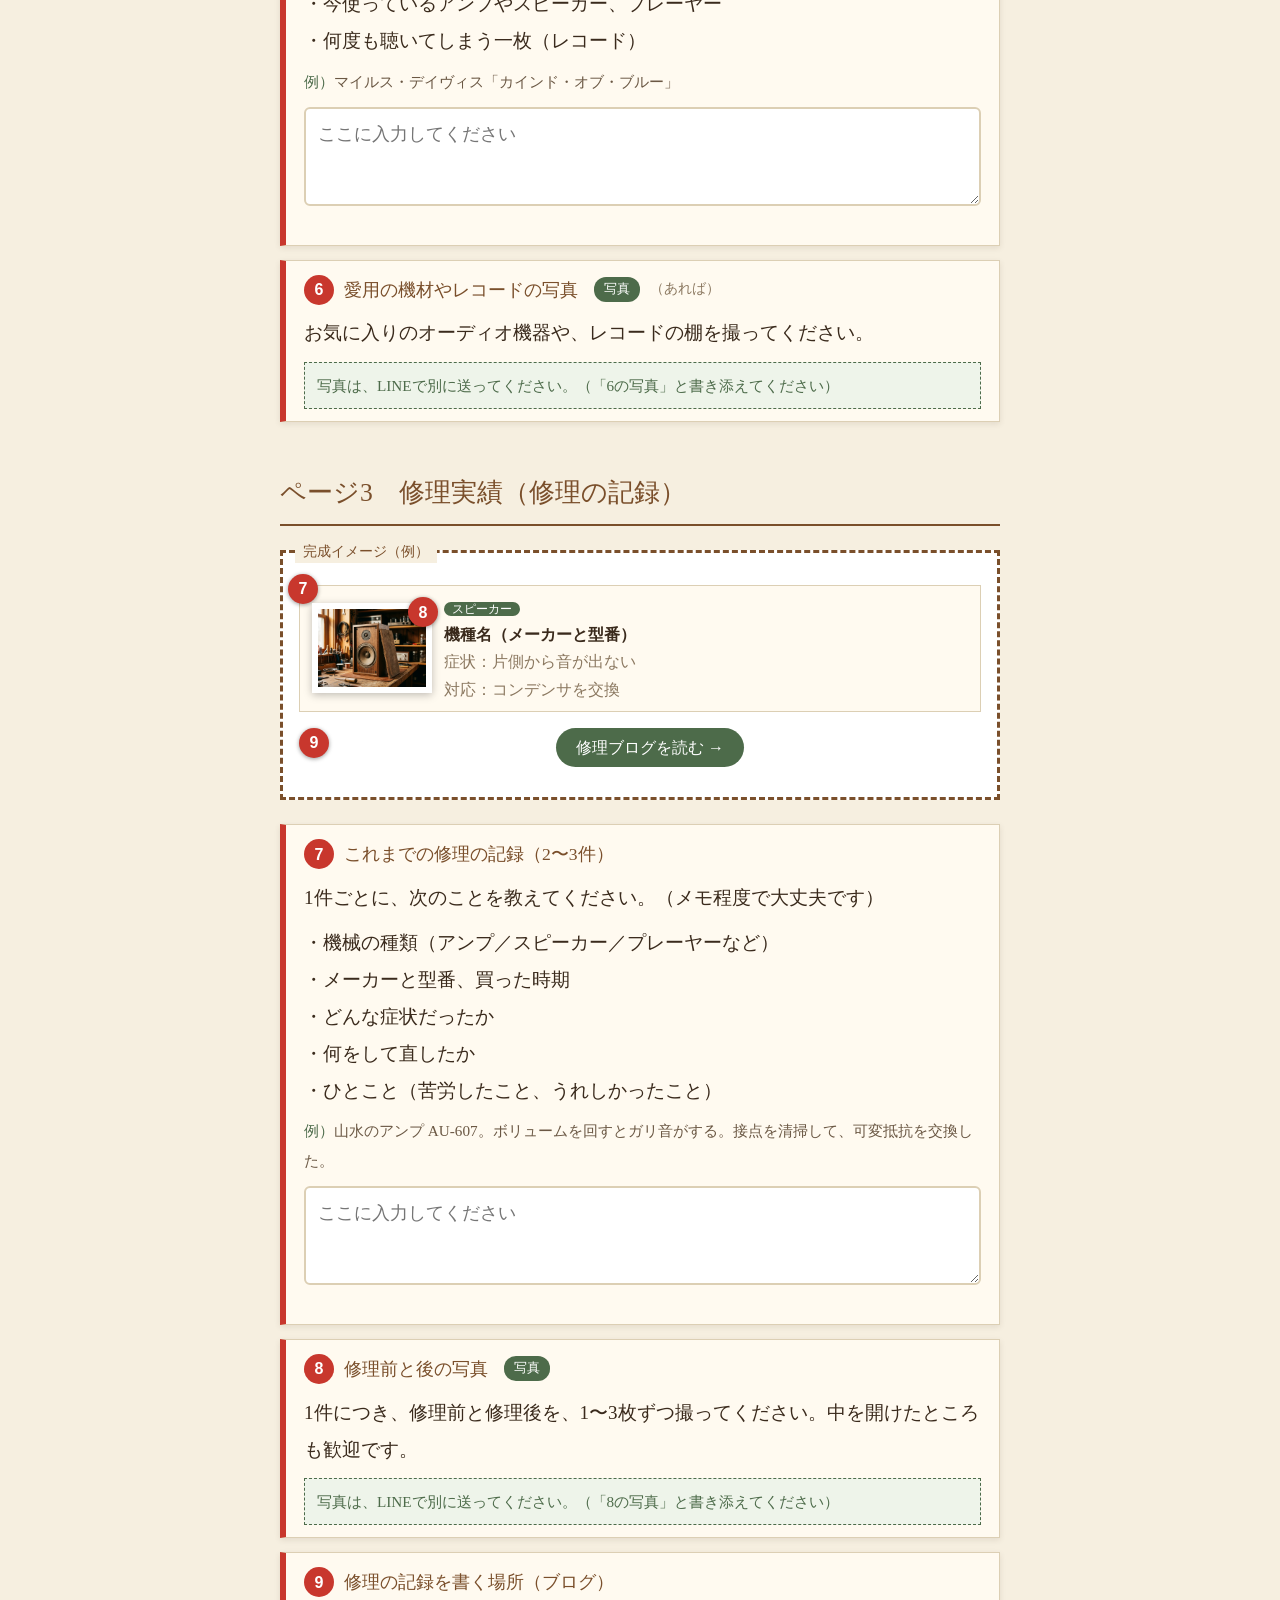
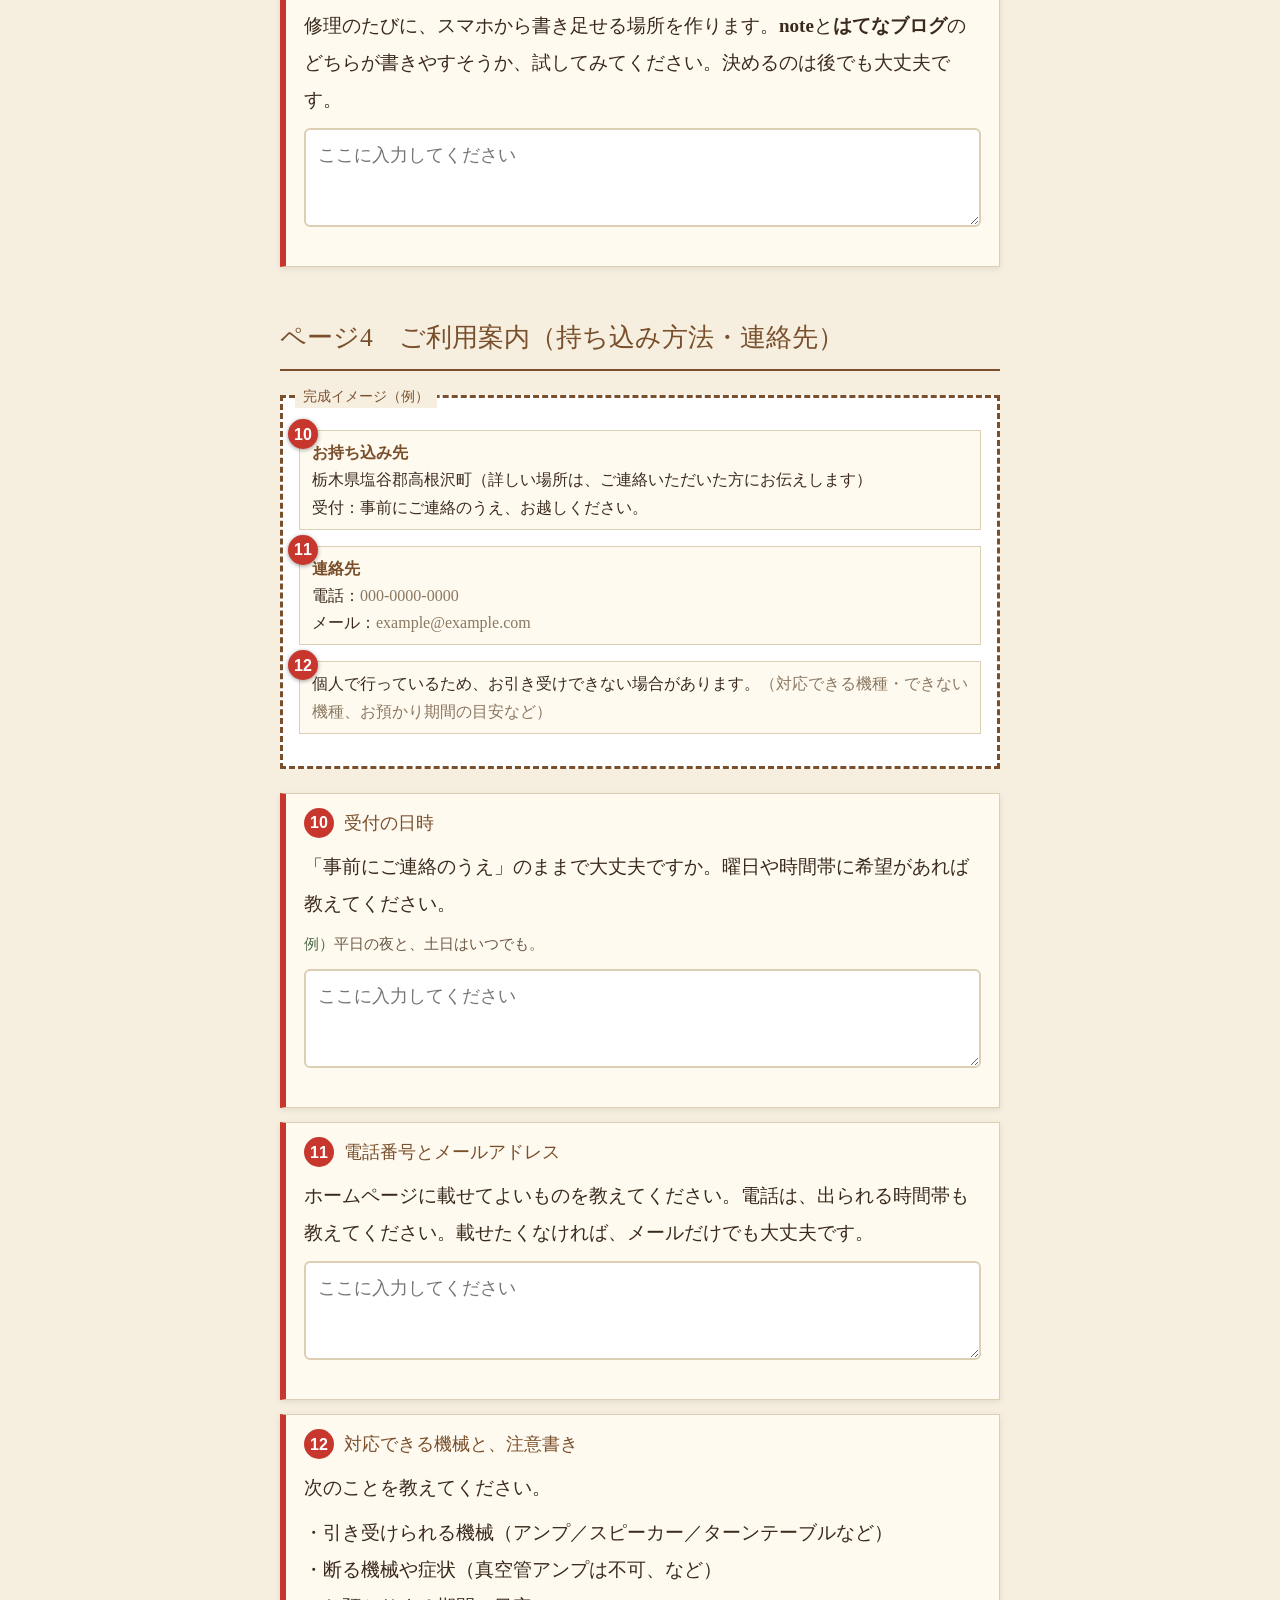
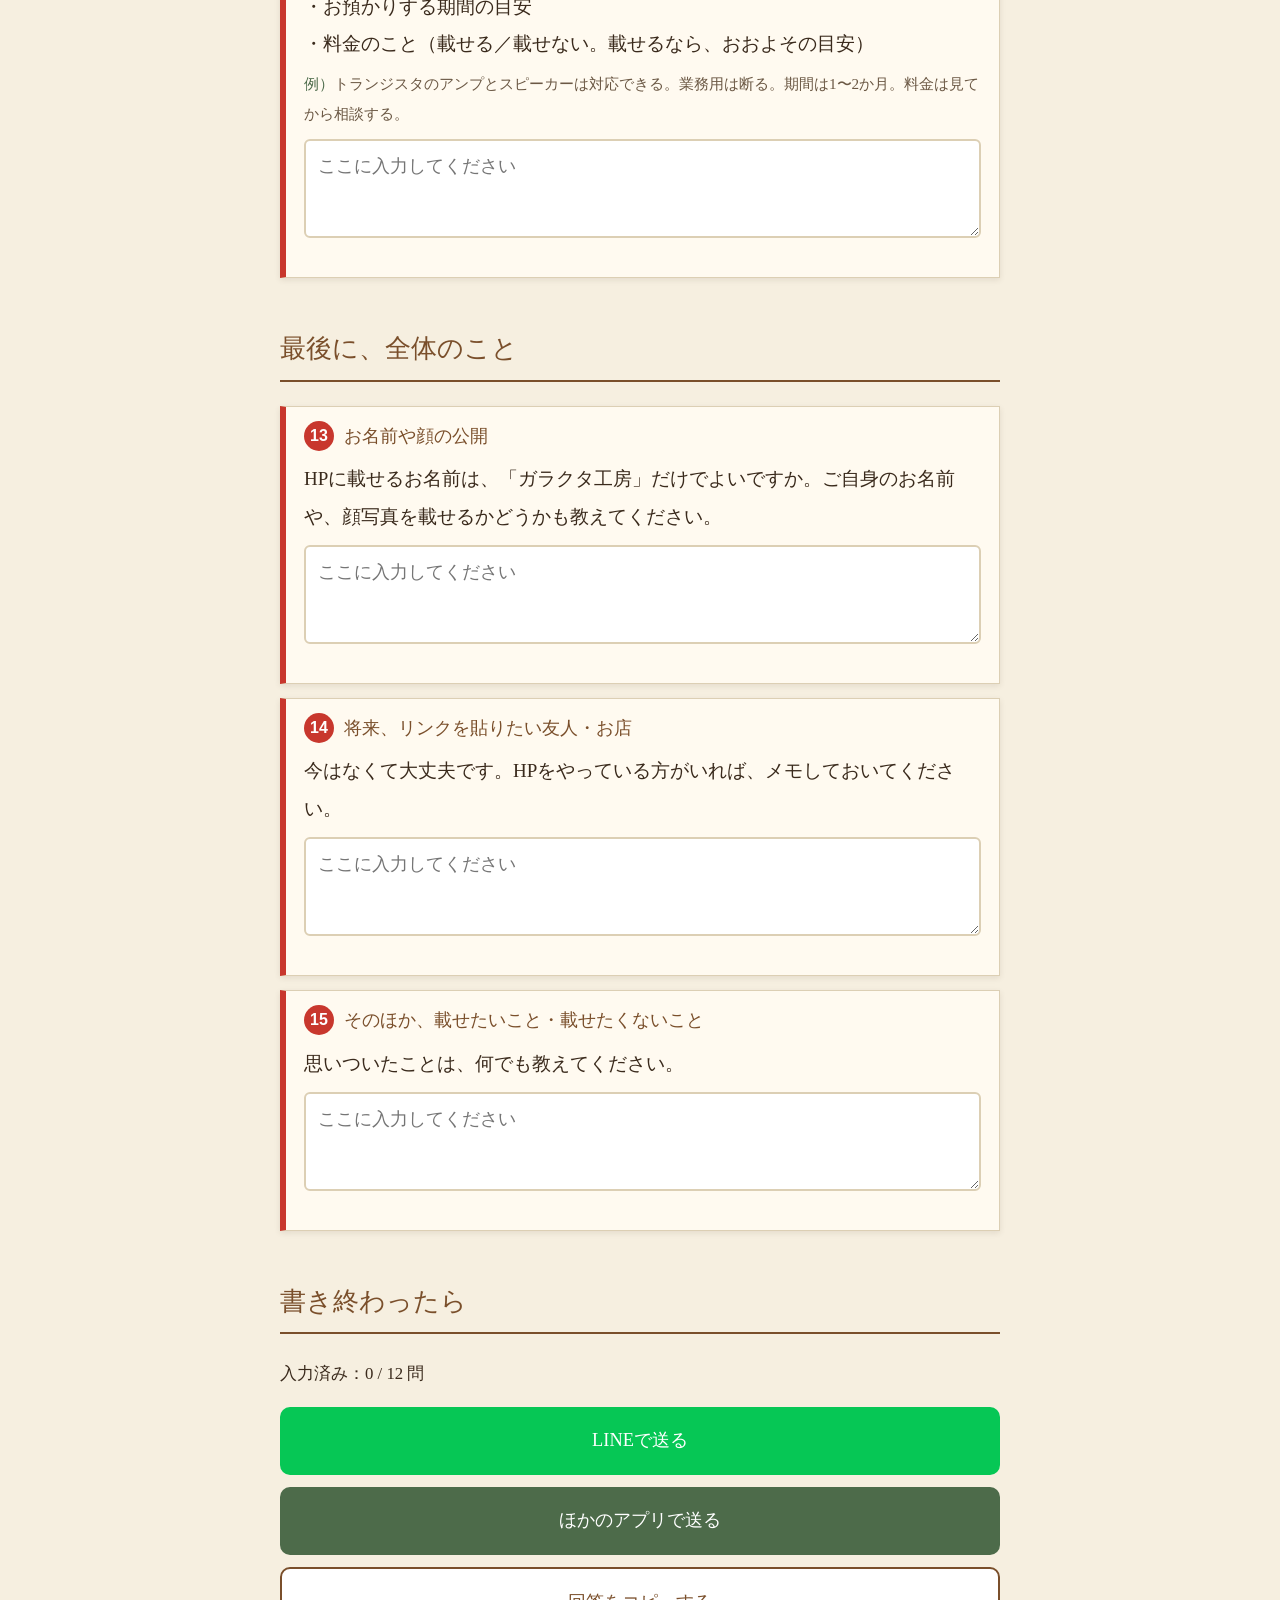
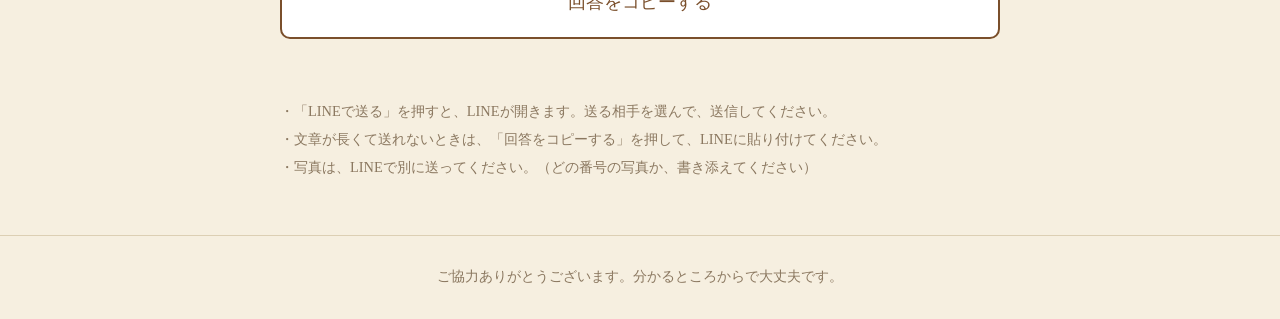
==== commit d5d084f3: "Hearing sheet: show per-question save state" ====
--- a/hearing/index.html
+++ b/hearing/index.html
@@ -34,6 +34,9 @@
 .q textarea { display: block; width: 100%; min-height: 5.5em; margin-top: 10px; padding: 10px 12px; font: inherit; font-size: 18px; line-height: 1.7; color: var(--ink); background: #fff; border: 2px solid var(--line); border-radius: 6px; resize: vertical; }
 .q textarea:focus { outline: none; border-color: var(--green); }
 .q textarea.filled { border-color: var(--green); background: #f6fbf3; }
+.savestate { min-height: 1.6em; margin-top: 4px; font-size: .9rem; color: #8b7860; }
+.savestate.ok { color: var(--green); }
+.savestate.ng { color: #c8372d; }
 .q .photo-note { margin-top: 10px; background: #eef4ea; border: 1px dashed var(--green); padding: 8px 12px; font-size: .95rem; color: var(--green); }
 .send { max-width: 760px; margin: 0 auto; padding: 24px 20px 40px; }
 .send h2 { text-align: left; border-bottom: 2px solid var(--wood); padding-bottom: 6px; }
@@ -61,7 +64,8 @@
       <li>文章は、話し言葉のままで構いません。きれいに整えるのはこちらでやります。</li>
       <li><span class="photo" style="margin-left:0">写真</span>が付いているものは、スマホで撮った写真を送ってください。</li>
       <li>載せたくないことは、「載せない」と書いてください。</li>
-      <li>各質問の下の<b>入力欄</b>に書いてください。書いた内容は、この端末に<b>自動で保存</b>されます。途中でやめても、あとで続きから書けます。</li>
+      <li>各質問の下の<b>入力欄</b>に書いてください。書いた内容は、この端末に<b>自動で保存</b>されます。途中でやめても、あとで続きから書けます。各質問の下に「✓ 保存しました」と出れば、保存できています。</li>
+      <li>続きを書くときは、<b>同じスマホの同じブラウザ</b>で、このページをもう一度開いてください。（ブラウザの「プライベートモード」では保存されません）</li>
       <li>書き終わったら、いちばん下の<b>「LINEで送る」</b>を押してください。</li>
     </ul>
   </div>
@@ -197,12 +201,27 @@
     ta.placeholder = "ここに入力してください";
     ta.setAttribute("aria-label", "質問" + no + "の回答");
     ta.value = saved[no] || "";
+    var st = document.createElement("div");
+    st.className = "savestate";
+    q.appendChild(ta);
+    q.appendChild(st);
+    if (ta.value.trim()) st.textContent = "✓ 前回の入力が保存されています";
+    var timer;
     ta.addEventListener("input", function () {
-      saved[no] = ta.value;
-      try { localStorage.setItem(KEY, JSON.stringify(saved)); } catch (e) {}
+      st.textContent = "入力中…";
+      st.className = "savestate";
+      clearTimeout(timer);
+      timer = setTimeout(function () {
+        saved[no] = ta.value;
+        var ok = true;
+        try { localStorage.setItem(KEY, JSON.stringify(saved)); } catch (e) { ok = false; }
+        var d = new Date();
+        var t = d.getHours() + ":" + ("0" + d.getMinutes()).slice(-2);
+        if (ok) { st.textContent = "✓ 保存しました（" + t + "）"; st.className = "savestate ok"; }
+        else { st.textContent = "保存できませんでした。送る前にコピーしておいてください。"; st.className = "savestate ng"; }
+      }, 500);
       refresh();
     });
-    q.appendChild(ta);
     items.push({ no: no, title: title, ta: ta });
   });
 
